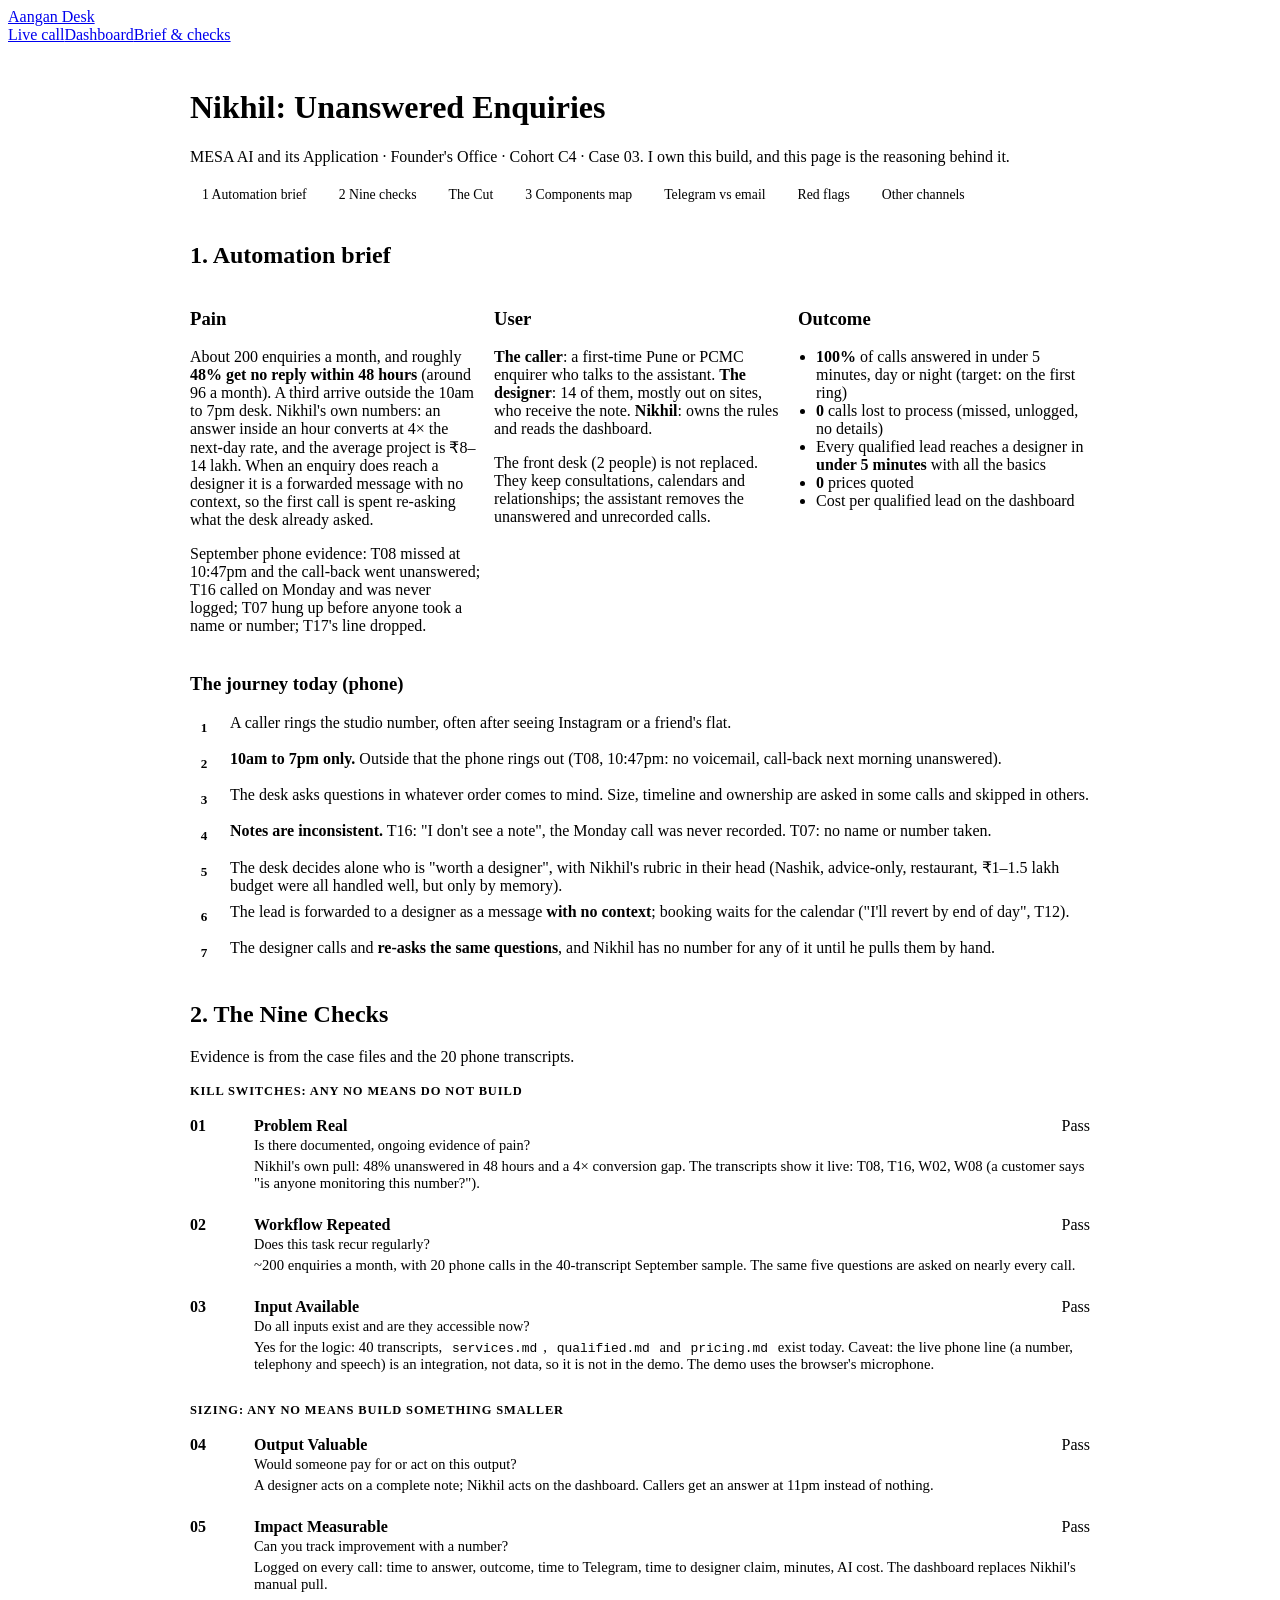
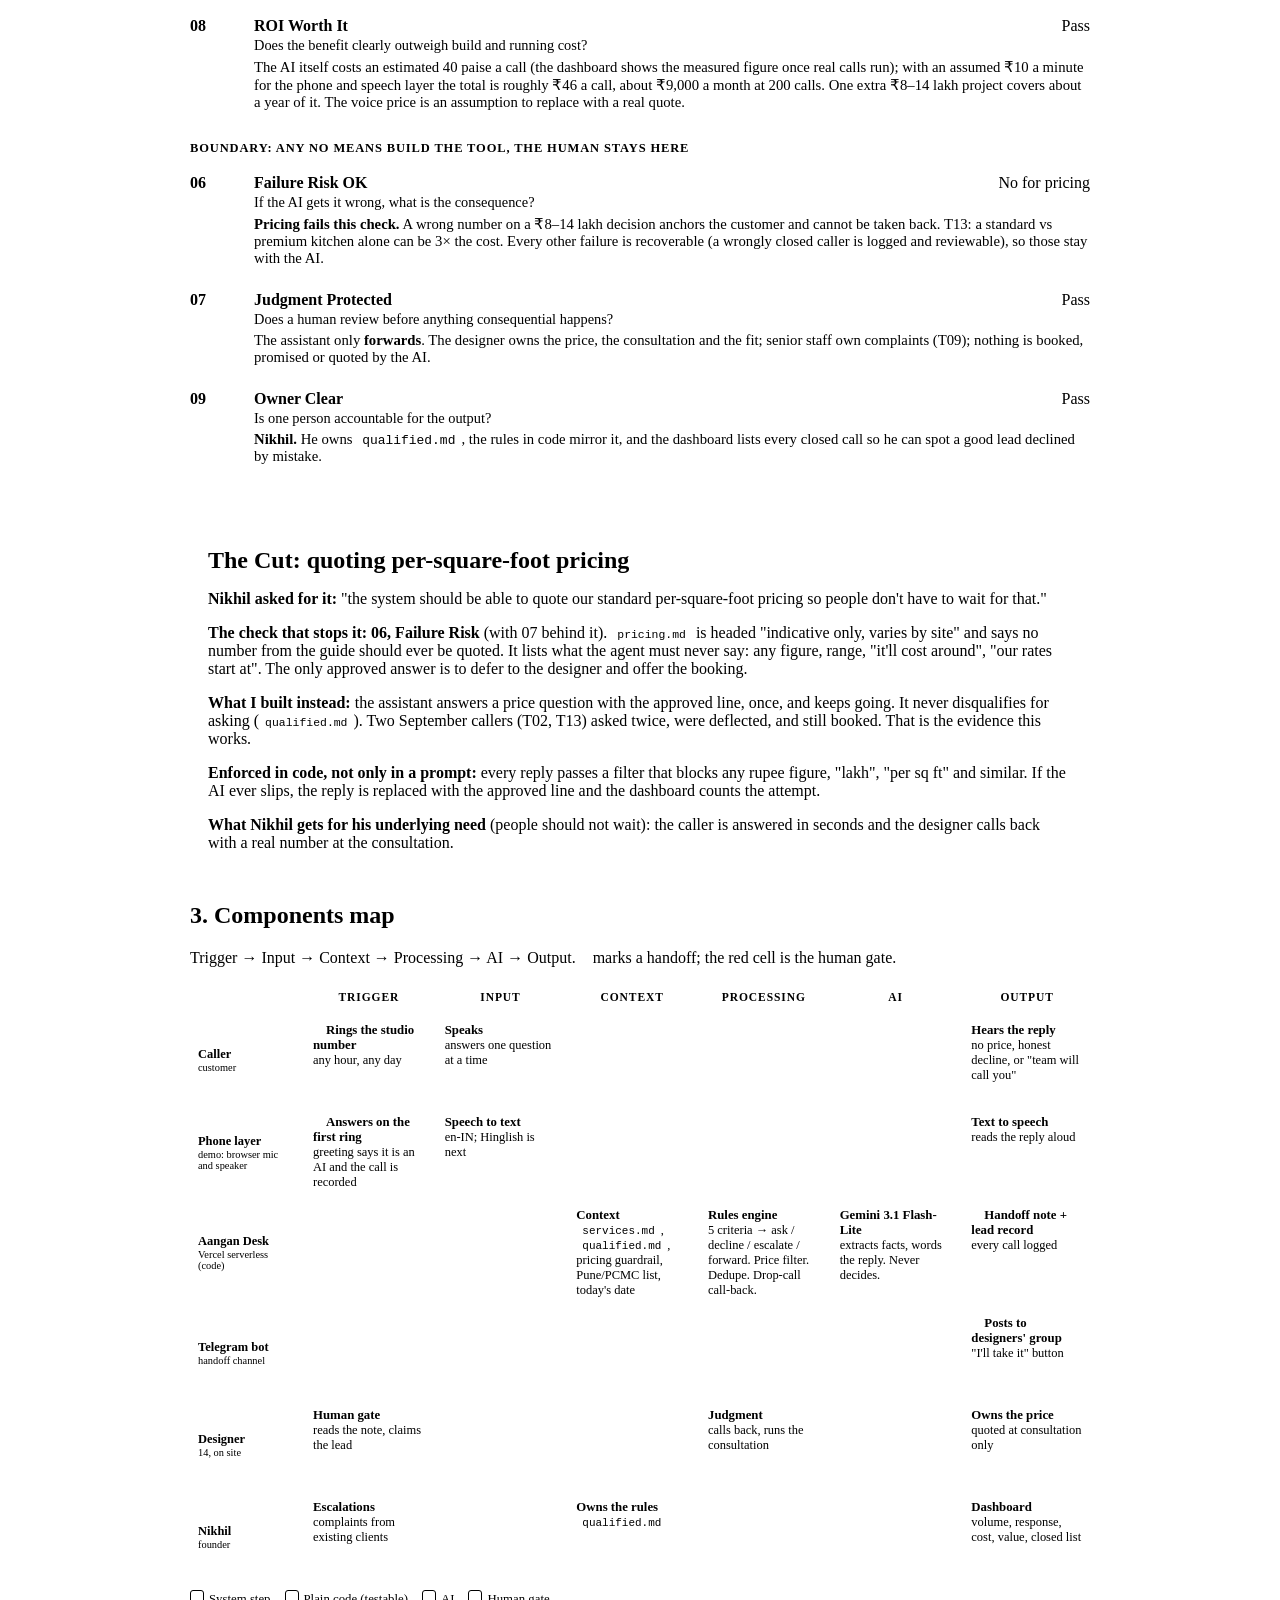
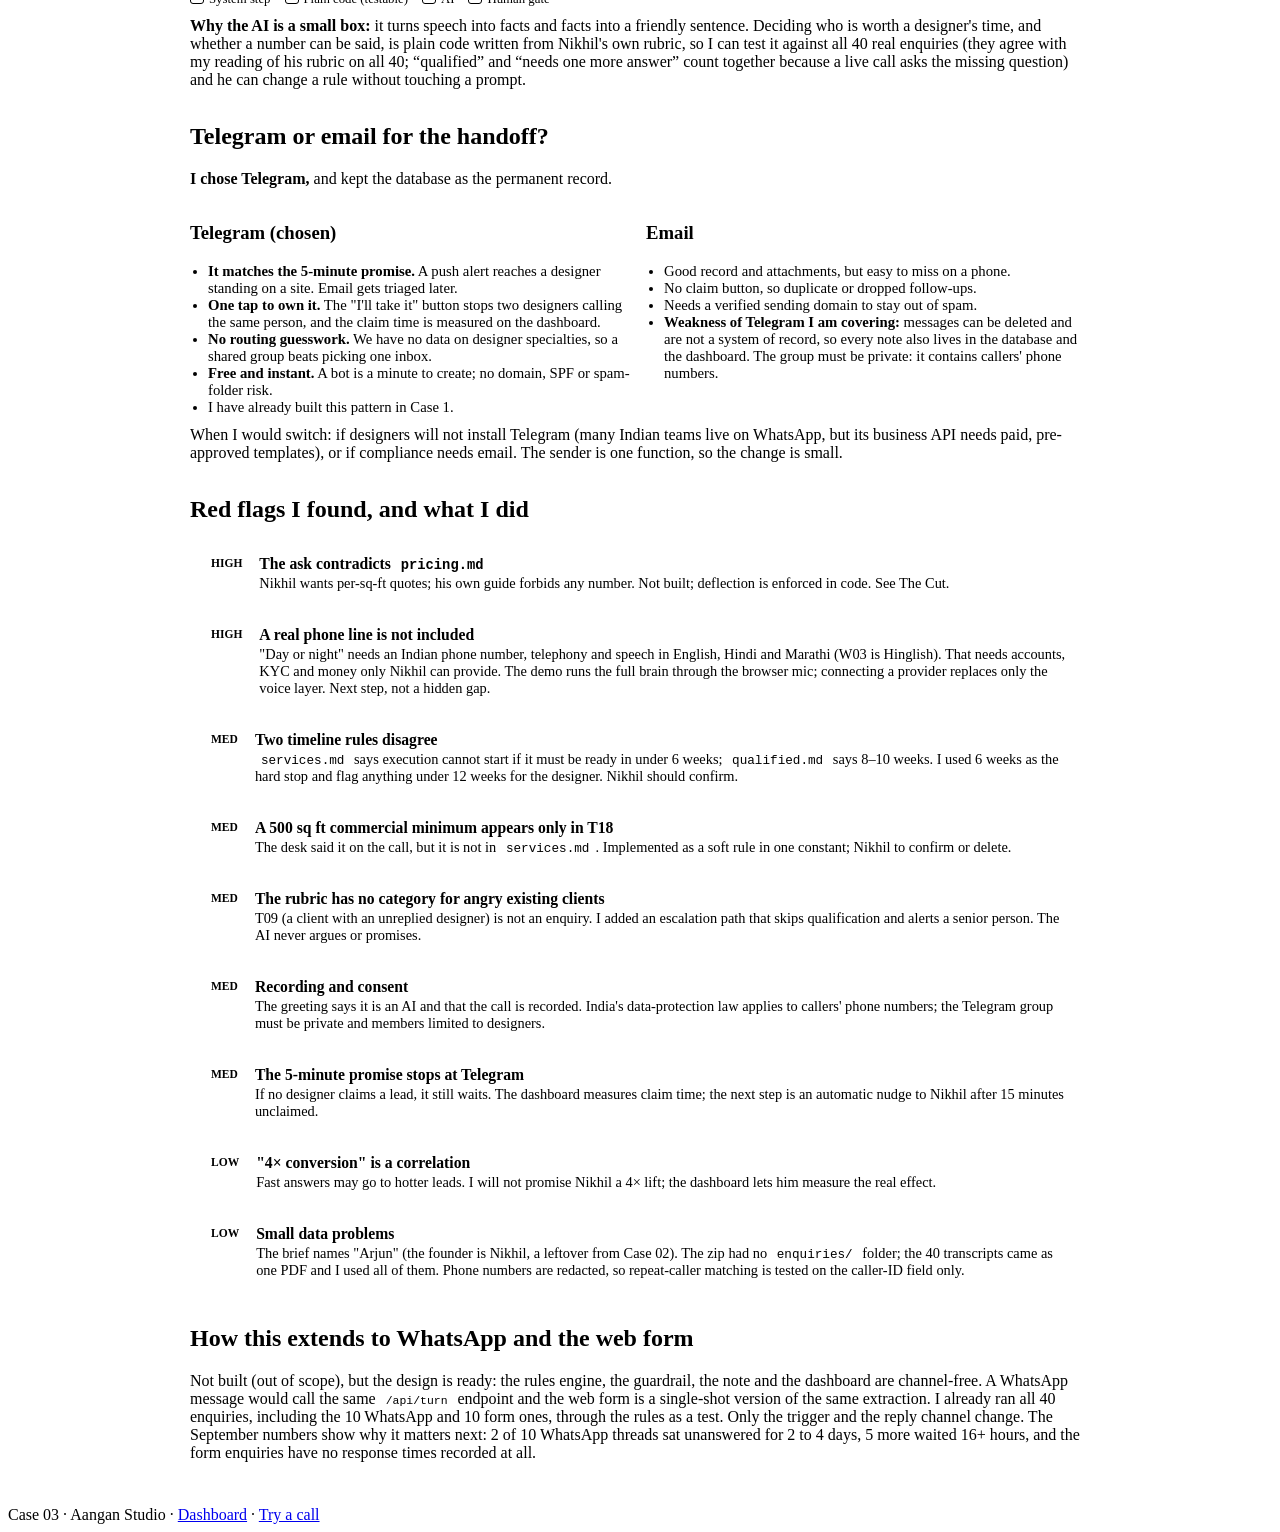
==== public/brief.html @ 3ee4e273 "Aangan Desk: AI phone enquiry assistant (MESA Case 03) Answers calls instantly, qualifies with Nikhi" ====
<!doctype html>
<html lang="en">
<head>
<meta charset="utf-8">
<meta name="viewport" content="width=device-width,initial-scale=1">
<title>Aangan Brief and Checks</title>
<link rel="icon" href="data:image/svg+xml,%3Csvg xmlns=%27http://www.w3.org/2000/svg%27 viewBox=%270 0 32 32%27%3E%3Crect width=%2732%27 height=%2732%27 rx=%278%27 fill=%27%23b5532f%27/%3E%3Cpath d=%27M9 24V15a7 7 0 0 1 14 0v9%27 fill=%27none%27 stroke=%27white%27 stroke-width=%273%27/%3E%3C/svg%3E">
<link rel="stylesheet" href="/app.css">
<style>
.page{max-width:900px;margin:0 auto;padding:24px 16px 10px}
.toc{display:flex;gap:8px;flex-wrap:wrap;margin:14px 0 6px}
.toc a{padding:5px 12px;border:1px solid var(--line);border-radius:99px;text-decoration:none;color:var(--ink);font-size:.86rem;background:var(--surface)}
section{margin:34px 0;scroll-margin-top:70px}
.three{display:grid;grid-template-columns:repeat(3,1fr);gap:12px}
@media (max-width:760px){.three{grid-template-columns:1fr}}
.three .card h3{color:var(--accent)}
ol.journey{padding-left:0;list-style:none;display:grid;gap:8px;counter-reset:j}
ol.journey li{counter-increment:j;display:grid;grid-template-columns:30px 1fr;gap:10px;align-items:start}
ol.journey li:before{content:counter(j);width:28px;height:28px;border-radius:50%;background:var(--surface2);display:grid;place-items:center;font-weight:700;font-size:.82rem}
ol.journey li.bad:before{background:var(--bad-bg);color:var(--bad)}
.group{margin:18px 0 6px;font-size:.78rem;text-transform:uppercase;letter-spacing:.07em;color:var(--muted);font-weight:700}
.ck{display:grid;grid-template-columns:52px 1fr auto;gap:4px 12px;padding:12px 0;border-bottom:1px solid var(--line)}
.ck .no{font-weight:800;color:var(--accent)} .ck h3{margin:0;font-size:1rem} .ck p{margin:2px 0 0;font-size:.9rem;color:var(--muted)} .ck .ev{grid-column:2/4;font-size:.92rem}
.cut{border:2px solid var(--bad);background:var(--bad-bg);border-radius:var(--r);padding:16px 18px}
.cut h2{color:var(--bad);margin-bottom:6px}
.map{display:grid;grid-template-columns:110px repeat(6,minmax(0,1fr));gap:6px;font-size:.78rem;min-width:860px}
.map .h{font-weight:800;font-size:.72rem;letter-spacing:.08em;text-transform:uppercase;text-align:center;padding:8px 4px;background:var(--ink);color:var(--bg);border-radius:8px}
.map .a{font-weight:700;display:flex;flex-direction:column;justify-content:center;padding:6px 8px;border-radius:8px;background:var(--surface2)}
.map .a small{font-weight:500;color:var(--muted)}
.map .c{border:1px dashed var(--line);border-radius:8px;padding:6px 7px;min-height:74px;background:var(--surface)}
.map .c.on{border:1px solid var(--info);background:var(--info-bg)}
.map .c.ai{border:1px solid var(--accent);background:color-mix(in srgb,var(--accent) 12%,var(--surface))}
.map .c.gate{border:2px solid var(--bad);background:var(--bad-bg)}
.map .c.code{border:1px solid var(--good);background:var(--good-bg)}
.map b{display:block;font-size:.8rem}
.dot{display:inline-block;width:9px;height:9px;border-radius:50%;background:var(--accent);margin-right:4px;vertical-align:middle}
.legend{display:flex;gap:14px;flex-wrap:wrap;font-size:.8rem;margin-top:10px}
.legend i{display:inline-block;width:12px;height:12px;border-radius:3px;margin-right:5px;vertical-align:-1px;border:1px solid}
.flags{display:grid;gap:10px}
.flag{display:grid;grid-template-columns:auto 1fr;gap:10px;padding:12px 14px;border:1px solid var(--line);border-radius:12px;background:var(--surface)}
.flag .p{font-size:.72rem;font-weight:800;border-radius:6px;padding:2px 7px;height:fit-content;white-space:nowrap}
.flag .p.hi{background:var(--bad-bg);color:var(--bad)} .flag .p.md{background:var(--warn-bg);color:var(--warn)} .flag .p.lo{background:var(--info-bg);color:var(--info)}
.flag h3{margin:0 0 2px;font-size:.98rem} .flag p{margin:0;font-size:.9rem;color:var(--muted)}
.cmp2{display:grid;grid-template-columns:1fr 1fr;gap:12px}
@media (max-width:700px){.cmp2{grid-template-columns:1fr}}
.cmp2 ul{margin:6px 0 0;padding-left:18px;font-size:.92rem} .cmp2 .win{border-color:var(--good)}
code{background:var(--surface2);padding:1px 6px;border-radius:6px;font-size:.88em}
</style>
</head>
<body>
<header class="top"><div class="wrap">
  <a class="brand" href="/"><i></i>Aangan Desk</a>
  <nav aria-label="Main"><a href="/">Live call</a><a href="/dashboard">Dashboard</a><a href="/brief" aria-current="page">Brief &amp; checks</a></nav>
</div></header>

<main class="page">
  <h1>Nikhil: Unanswered Enquiries</h1>
  <p class="muted">MESA AI and its Application &middot; Founder's Office &middot; Cohort C4 &middot; Case 03. I own this build, and this page is the reasoning behind it.</p>
  <div class="toc"><a href="#brief">1 Automation brief</a><a href="#checks">2 Nine checks</a><a href="#cut">The Cut</a><a href="#map">3 Components map</a><a href="#telegram">Telegram vs email</a><a href="#flags">Red flags</a><a href="#extend">Other channels</a></div>

  <section id="brief">
    <h2>1. Automation brief</h2>
    <div class="three">
      <div class="card"><h3>Pain</h3><p>About 200 enquiries a month, and roughly <b>48% get no reply within 48 hours</b> (around 96 a month). A third arrive outside the 10am to 7pm desk. Nikhil's own numbers: an answer inside an hour converts at 4&times; the next-day rate, and the average project is &#8377;8&ndash;14 lakh. When an enquiry does reach a designer it is a forwarded message with no context, so the first call is spent re-asking what the desk already asked.</p><p class="small muted">September phone evidence: T08 missed at 10:47pm and the call-back went unanswered; T16 called on Monday and was never logged; T07 hung up before anyone took a name or number; T17's line dropped.</p></div>
      <div class="card"><h3>User</h3><p><b>The caller</b>: a first-time Pune or PCMC enquirer who talks to the assistant. <b>The designer</b>: 14 of them, mostly out on sites, who receive the note. <b>Nikhil</b>: owns the rules and reads the dashboard.</p><p class="small muted">The front desk (2 people) is not replaced. They keep consultations, calendars and relationships; the assistant removes the unanswered and unrecorded calls.</p></div>
      <div class="card"><h3>Outcome</h3><ul style="padding-left:18px;margin:0 0 8px"><li><b>100%</b> of calls answered in under 5 minutes, day or night (target: on the first ring)</li><li><b>0</b> calls lost to process (missed, unlogged, no details)</li><li>Every qualified lead reaches a designer in <b>under 5 minutes</b> with all the basics</li><li><b>0</b> prices quoted</li><li>Cost per qualified lead on the dashboard</li></ul></div>
    </div>
    <h3 style="margin-top:22px">The journey today (phone)</h3>
    <ol class="journey">
      <li><span>A caller rings the studio number, often after seeing Instagram or a friend's flat.</span></li>
      <li class="bad"><span><b>10am to 7pm only.</b> Outside that the phone rings out (T08, 10:47pm: no voicemail, call-back next morning unanswered).</span></li>
      <li><span>The desk asks questions in whatever order comes to mind. Size, timeline and ownership are asked in some calls and skipped in others.</span></li>
      <li class="bad"><span><b>Notes are inconsistent.</b> T16: "I don't see a note", the Monday call was never recorded. T07: no name or number taken.</span></li>
      <li class="bad"><span>The desk decides alone who is "worth a designer", with Nikhil's rubric in their head (Nashik, advice-only, restaurant, &#8377;1&ndash;1.5 lakh budget were all handled well, but only by memory).</span></li>
      <li class="bad"><span>The lead is forwarded to a designer as a message <b>with no context</b>; booking waits for the calendar ("I'll revert by end of day", T12).</span></li>
      <li class="bad"><span>The designer calls and <b>re-asks the same questions</b>, and Nikhil has no number for any of it until he pulls them by hand.</span></li>
    </ol>
  </section>

  <section id="checks">
    <h2>2. The Nine Checks</h2>
    <p class="muted">Evidence is from the case files and the 20 phone transcripts.</p>
    <div class="group">Kill switches: any No means do not build</div>
    <div class="ck"><span class="no">01</span><div><h3>Problem Real</h3><p>Is there documented, ongoing evidence of pain?</p></div><span class="pill good">Pass</span><div class="ev">Nikhil's own pull: 48% unanswered in 48 hours and a 4&times; conversion gap. The transcripts show it live: T08, T16, W02, W08 (a customer says "is anyone monitoring this number?").</div></div>
    <div class="ck"><span class="no">02</span><div><h3>Workflow Repeated</h3><p>Does this task recur regularly?</p></div><span class="pill good">Pass</span><div class="ev">~200 enquiries a month, with 20 phone calls in the 40-transcript September sample. The same five questions are asked on nearly every call.</div></div>
    <div class="ck"><span class="no">03</span><div><h3>Input Available</h3><p>Do all inputs exist and are they accessible now?</p></div><span class="pill good">Pass</span><div class="ev">Yes for the logic: 40 transcripts, <code>services.md</code>, <code>qualified.md</code> and <code>pricing.md</code> exist today. Caveat: the live phone line (a number, telephony and speech) is an integration, not data, so it is not in the demo. The demo uses the browser's microphone.</div></div>
    <div class="group">Sizing: any No means build something smaller</div>
    <div class="ck"><span class="no">04</span><div><h3>Output Valuable</h3><p>Would someone pay for or act on this output?</p></div><span class="pill good">Pass</span><div class="ev">A designer acts on a complete note; Nikhil acts on the dashboard. Callers get an answer at 11pm instead of nothing.</div></div>
    <div class="ck"><span class="no">05</span><div><h3>Impact Measurable</h3><p>Can you track improvement with a number?</p></div><span class="pill good">Pass</span><div class="ev">Logged on every call: time to answer, outcome, time to Telegram, time to designer claim, minutes, AI cost. The dashboard replaces Nikhil's manual pull.</div></div>
    <div class="ck"><span class="no">08</span><div><h3>ROI Worth It</h3><p>Does the benefit clearly outweigh build and running cost?</p></div><span class="pill good">Pass</span><div class="ev">The AI itself costs an estimated 40 paise a call (the dashboard shows the measured figure once real calls run); with an assumed &#8377;10 a minute for the phone and speech layer the total is roughly &#8377;46 a call, about &#8377;9,000 a month at 200 calls. One extra &#8377;8&ndash;14 lakh project covers about a year of it. The voice price is an assumption to replace with a real quote.</div></div>
    <div class="group">Boundary: any No means build the tool, the human stays here</div>
    <div class="ck"><span class="no">06</span><div><h3>Failure Risk OK</h3><p>If the AI gets it wrong, what is the consequence?</p></div><span class="pill bad">No for pricing</span><div class="ev"><b>Pricing fails this check.</b> A wrong number on a &#8377;8&ndash;14 lakh decision anchors the customer and cannot be taken back. T13: a standard vs premium kitchen alone can be 3&times; the cost. Every other failure is recoverable (a wrongly closed caller is logged and reviewable), so those stay with the AI.</div></div>
    <div class="ck"><span class="no">07</span><div><h3>Judgment Protected</h3><p>Does a human review before anything consequential happens?</p></div><span class="pill good">Pass</span><div class="ev">The assistant only <b>forwards</b>. The designer owns the price, the consultation and the fit; senior staff own complaints (T09); nothing is booked, promised or quoted by the AI.</div></div>
    <div class="ck"><span class="no">09</span><div><h3>Owner Clear</h3><p>Is one person accountable for the output?</p></div><span class="pill good">Pass</span><div class="ev"><b>Nikhil.</b> He owns <code>qualified.md</code>, the rules in code mirror it, and the dashboard lists every closed call so he can spot a good lead declined by mistake.</div></div>
  </section>

  <section id="cut">
    <div class="cut">
      <h2>The Cut: quoting per-square-foot pricing</h2>
      <p><b>Nikhil asked for it:</b> "the system should be able to quote our standard per-square-foot pricing so people don't have to wait for that."</p>
      <p><b>The check that stops it: 06, Failure Risk</b> (with 07 behind it). <code>pricing.md</code> is headed "indicative only, varies by site" and says no number from the guide should ever be quoted. It lists what the agent must never say: any figure, range, "it'll cost around", "our rates start at". The only approved answer is to defer to the designer and offer the booking.</p>
      <p><b>What I built instead:</b> the assistant answers a price question with the approved line, once, and keeps going. It never disqualifies for asking (<code>qualified.md</code>). Two September callers (T02, T13) asked twice, were deflected, and still booked. That is the evidence this works.</p>
      <p><b>Enforced in code, not only in a prompt:</b> every reply passes a filter that blocks any rupee figure, "lakh", "per sq ft" and similar. If the AI ever slips, the reply is replaced with the approved line and the dashboard counts the attempt.</p>
      <p class="small" style="margin:0"><b>What Nikhil gets for his underlying need</b> (people should not wait): the caller is answered in seconds and the designer calls back with a real number at the consultation.</p>
    </div>
  </section>

  <section id="map">
    <h2>3. Components map</h2>
    <p class="muted">Trigger &rarr; Input &rarr; Context &rarr; Processing &rarr; AI &rarr; Output. <span class="dot"></span>marks a handoff; the red cell is the human gate.</p>
    <div class="scroll"><div class="map" role="table" aria-label="Components map">
      <div></div><div class="h">Trigger</div><div class="h">Input</div><div class="h">Context</div><div class="h">Processing</div><div class="h">AI</div><div class="h">Output</div>

      <div class="a">Caller<small>customer</small></div>
      <div class="c on"><b><span class="dot"></span>Rings the studio number</b>any hour, any day</div>
      <div class="c on"><b>Speaks</b>answers one question at a time</div>
      <div class="c"></div><div class="c"></div><div class="c"></div>
      <div class="c on"><b>Hears the reply</b>no price, honest decline, or "team will call you"</div>

      <div class="a">Phone layer<small>demo: browser mic and speaker</small></div>
      <div class="c on"><b><span class="dot"></span>Answers on the first ring</b>greeting says it is an AI and the call is recorded</div>
      <div class="c on"><b>Speech to text</b>en-IN; Hinglish is next</div>
      <div class="c"></div><div class="c"></div><div class="c"></div>
      <div class="c on"><b>Text to speech</b>reads the reply aloud</div>

      <div class="a">Aangan Desk<small>Vercel serverless (code)</small></div>
      <div class="c"></div><div class="c"></div>
      <div class="c code"><b>Context</b><code>services.md</code>, <code>qualified.md</code>, pricing guardrail, Pune/PCMC list, today's date</div>
      <div class="c code"><b>Rules engine</b>5 criteria &rarr; ask / decline / escalate / forward. Price filter. Dedupe. Drop-call call-back.</div>
      <div class="c ai"><b>Gemini 3.1 Flash-Lite</b>extracts facts, words the reply. Never decides.</div>
      <div class="c code"><b><span class="dot"></span>Handoff note + lead record</b>every call logged</div>

      <div class="a">Telegram bot<small>handoff channel</small></div>
      <div class="c"></div><div class="c"></div><div class="c"></div><div class="c"></div><div class="c"></div>
      <div class="c on"><b><span class="dot"></span>Posts to designers' group</b>"I'll take it" button</div>

      <div class="a">Designer<small>14, on site</small></div>
      <div class="c gate"><b>Human gate</b>reads the note, claims the lead</div>
      <div class="c"></div><div class="c"></div>
      <div class="c gate"><b>Judgment</b>calls back, runs the consultation</div><div class="c"></div>
      <div class="c gate"><b>Owns the price</b>quoted at consultation only</div>

      <div class="a">Nikhil<small>founder</small></div>
      <div class="c gate"><b>Escalations</b>complaints from existing clients</div><div class="c"></div>
      <div class="c"><b>Owns the rules</b><code>qualified.md</code></div><div class="c"></div><div class="c"></div>
      <div class="c on"><b>Dashboard</b>volume, response, cost, value, closed list</div>
    </div></div>
    <div class="legend"><span><i style="background:var(--info-bg);border-color:var(--info)"></i>System step</span><span><i style="background:var(--good-bg);border-color:var(--good)"></i>Plain code (testable)</span><span><i style="background:color-mix(in srgb,var(--accent) 12%,var(--surface));border-color:var(--accent)"></i>AI</span><span><i style="background:var(--bad-bg);border-color:var(--bad)"></i>Human gate</span></div>
    <p class="small muted" style="margin-top:10px"><b>Why the AI is a small box:</b> it turns speech into facts and facts into a friendly sentence. Deciding who is worth a designer's time, and whether a number can be said, is plain code written from Nikhil's own rubric, so I can test it against all 40 real enquiries (they agree with my reading of his rubric on all 40; &ldquo;qualified&rdquo; and &ldquo;needs one more answer&rdquo; count together because a live call asks the missing question) and he can change a rule without touching a prompt.</p>
  </section>

  <section id="telegram">
    <h2>Telegram or email for the handoff?</h2>
    <p><b>I chose Telegram,</b> and kept the database as the permanent record.</p>
    <div class="cmp2">
      <div class="card win"><h3>Telegram (chosen)</h3><ul>
        <li><b>It matches the 5-minute promise.</b> A push alert reaches a designer standing on a site. Email gets triaged later.</li>
        <li><b>One tap to own it.</b> The "I'll take it" button stops two designers calling the same person, and the claim time is measured on the dashboard.</li>
        <li><b>No routing guesswork.</b> We have no data on designer specialties, so a shared group beats picking one inbox.</li>
        <li><b>Free and instant.</b> A bot is a minute to create; no domain, SPF or spam-folder risk.</li>
        <li>I have already built this pattern in Case 1.</li></ul></div>
      <div class="card"><h3>Email</h3><ul>
        <li>Good record and attachments, but easy to miss on a phone.</li>
        <li>No claim button, so duplicate or dropped follow-ups.</li>
        <li>Needs a verified sending domain to stay out of spam.</li>
        <li><b>Weakness of Telegram I am covering:</b> messages can be deleted and are not a system of record, so every note also lives in the database and the dashboard. The group must be private: it contains callers' phone numbers.</li></ul></div>
    </div>
    <p class="small muted" style="margin-top:10px">When I would switch: if designers will not install Telegram (many Indian teams live on WhatsApp, but its business API needs paid, pre-approved templates), or if compliance needs email. The sender is one function, so the change is small.</p>
  </section>

  <section id="flags">
    <h2>Red flags I found, and what I did</h2>
    <div class="flags">
      <div class="flag"><span class="p hi">HIGH</span><div><h3>The ask contradicts <code>pricing.md</code></h3><p>Nikhil wants per-sq-ft quotes; his own guide forbids any number. Not built; deflection is enforced in code. See The Cut.</p></div></div>
      <div class="flag"><span class="p hi">HIGH</span><div><h3>A real phone line is not included</h3><p>"Day or night" needs an Indian phone number, telephony and speech in English, Hindi and Marathi (W03 is Hinglish). That needs accounts, KYC and money only Nikhil can provide. The demo runs the full brain through the browser mic; connecting a provider replaces only the voice layer. Next step, not a hidden gap.</p></div></div>
      <div class="flag"><span class="p md">MED</span><div><h3>Two timeline rules disagree</h3><p><code>services.md</code> says execution cannot start if it must be ready in under 6 weeks; <code>qualified.md</code> says 8&ndash;10 weeks. I used 6 weeks as the hard stop and flag anything under 12 weeks for the designer. Nikhil should confirm.</p></div></div>
      <div class="flag"><span class="p md">MED</span><div><h3>A 500 sq ft commercial minimum appears only in T18</h3><p>The desk said it on the call, but it is not in <code>services.md</code>. Implemented as a soft rule in one constant; Nikhil to confirm or delete.</p></div></div>
      <div class="flag"><span class="p md">MED</span><div><h3>The rubric has no category for angry existing clients</h3><p>T09 (a client with an unreplied designer) is not an enquiry. I added an escalation path that skips qualification and alerts a senior person. The AI never argues or promises.</p></div></div>
      <div class="flag"><span class="p md">MED</span><div><h3>Recording and consent</h3><p>The greeting says it is an AI and that the call is recorded. India's data-protection law applies to callers' phone numbers; the Telegram group must be private and members limited to designers.</p></div></div>
      <div class="flag"><span class="p md">MED</span><div><h3>The 5-minute promise stops at Telegram</h3><p>If no designer claims a lead, it still waits. The dashboard measures claim time; the next step is an automatic nudge to Nikhil after 15 minutes unclaimed.</p></div></div>
      <div class="flag"><span class="p lo">LOW</span><div><h3>"4&times; conversion" is a correlation</h3><p>Fast answers may go to hotter leads. I will not promise Nikhil a 4&times; lift; the dashboard lets him measure the real effect.</p></div></div>
      <div class="flag"><span class="p lo">LOW</span><div><h3>Small data problems</h3><p>The brief names "Arjun" (the founder is Nikhil, a leftover from Case 02). The zip had no <code>enquiries/</code> folder; the 40 transcripts came as one PDF and I used all of them. Phone numbers are redacted, so repeat-caller matching is tested on the caller-ID field only.</p></div></div>
    </div>
  </section>

  <section id="extend">
    <h2>How this extends to WhatsApp and the web form</h2>
    <p>Not built (out of scope), but the design is ready: the rules engine, the guardrail, the note and the dashboard are channel-free. A WhatsApp message would call the same <code>/api/turn</code> endpoint and the web form is a single-shot version of the same extraction. I already ran all 40 enquiries, including the 10 WhatsApp and 10 form ones, through the rules as a test. Only the trigger and the reply channel change. The September numbers show why it matters next: 2 of 10 WhatsApp threads sat unanswered for 2 to 4 days, 5 more waited 16+ hours, and the form enquiries have no response times recorded at all.</p>
  </section>
</main>
<footer><div class="wrap">Case 03 &middot; Aangan Studio &middot; <a href="/dashboard">Dashboard</a> &middot; <a href="/">Try a call</a></div></footer>
<script>
if (/[?&]only=map/.test(location.search)) {
  document.querySelectorAll('header.top,footer,.toc,main>h1,main>p,main>section:not(#map)').forEach(e => e.remove());
  document.documentElement.setAttribute('data-theme', 'light');
  document.querySelector('.page').style.maxWidth = '1200px';
  document.querySelector('.scroll').style.overflow = 'visible';
}
</script>
</body>
</html>
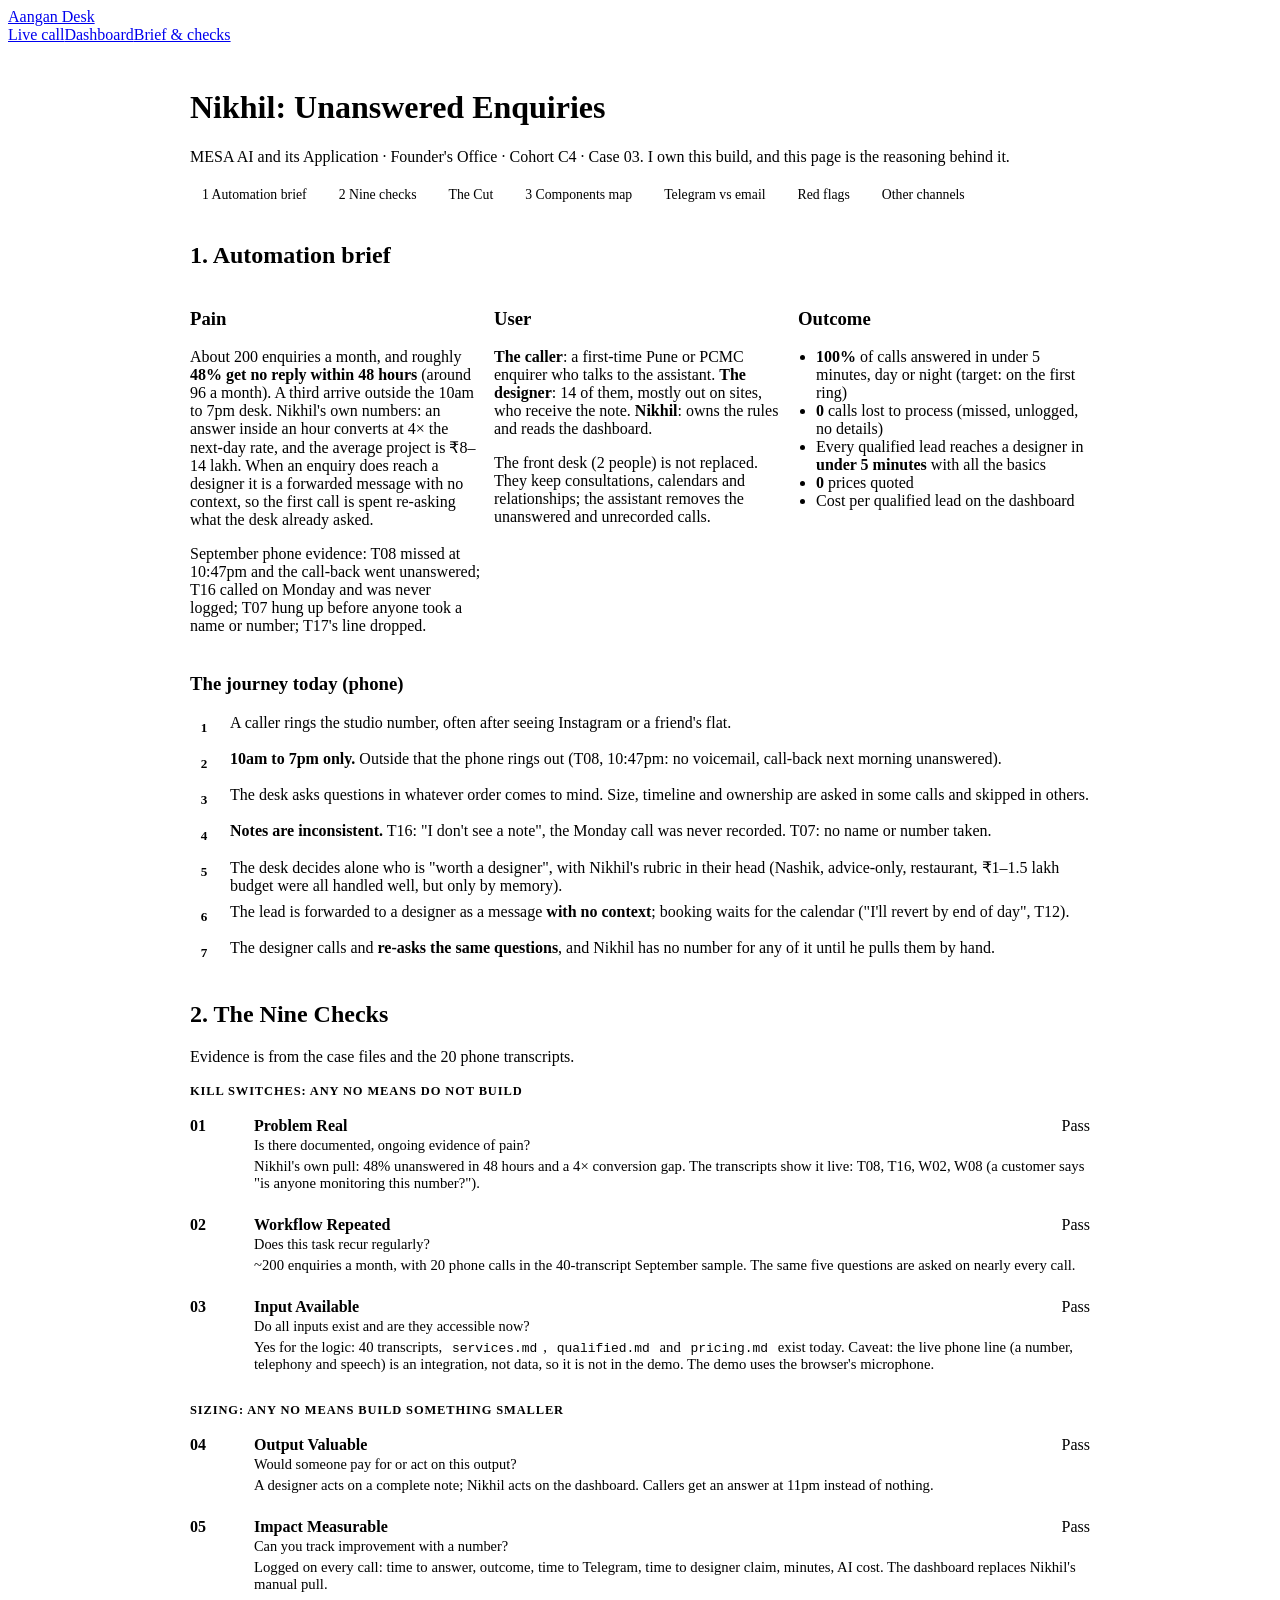
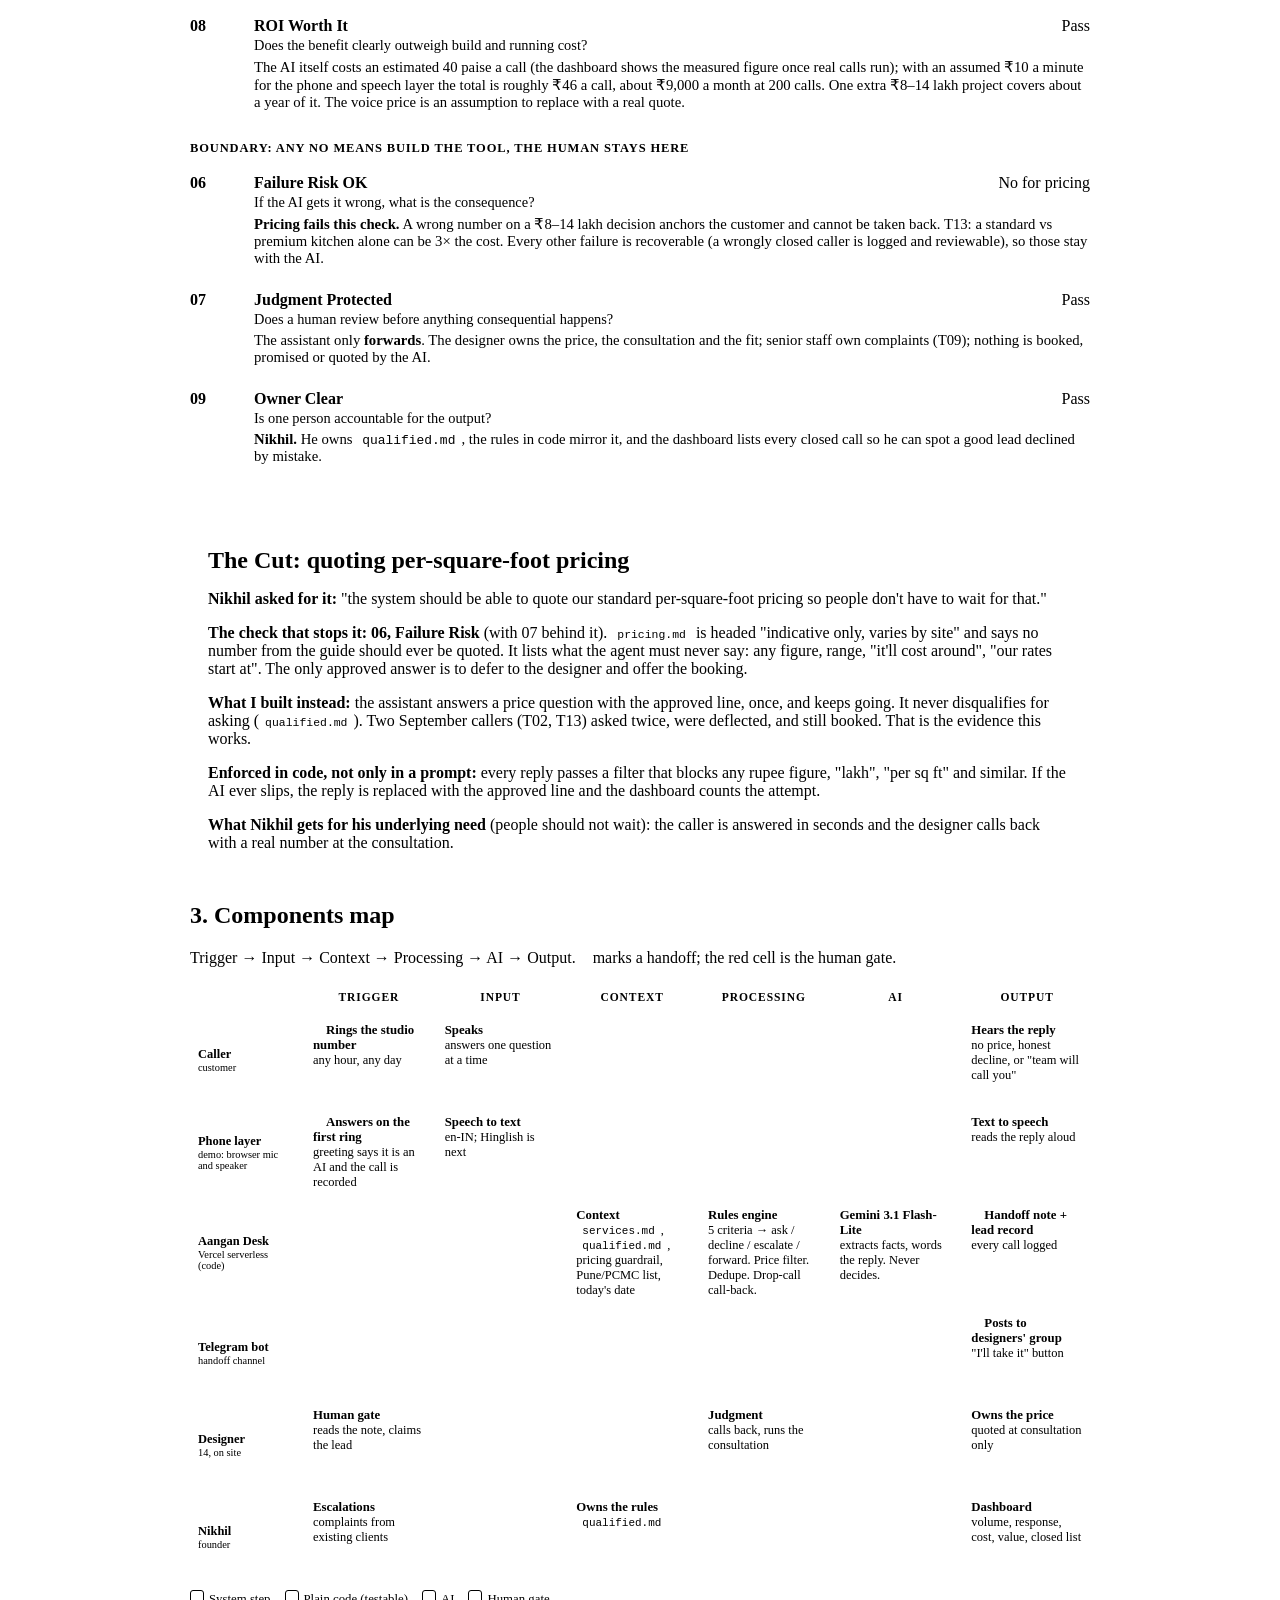
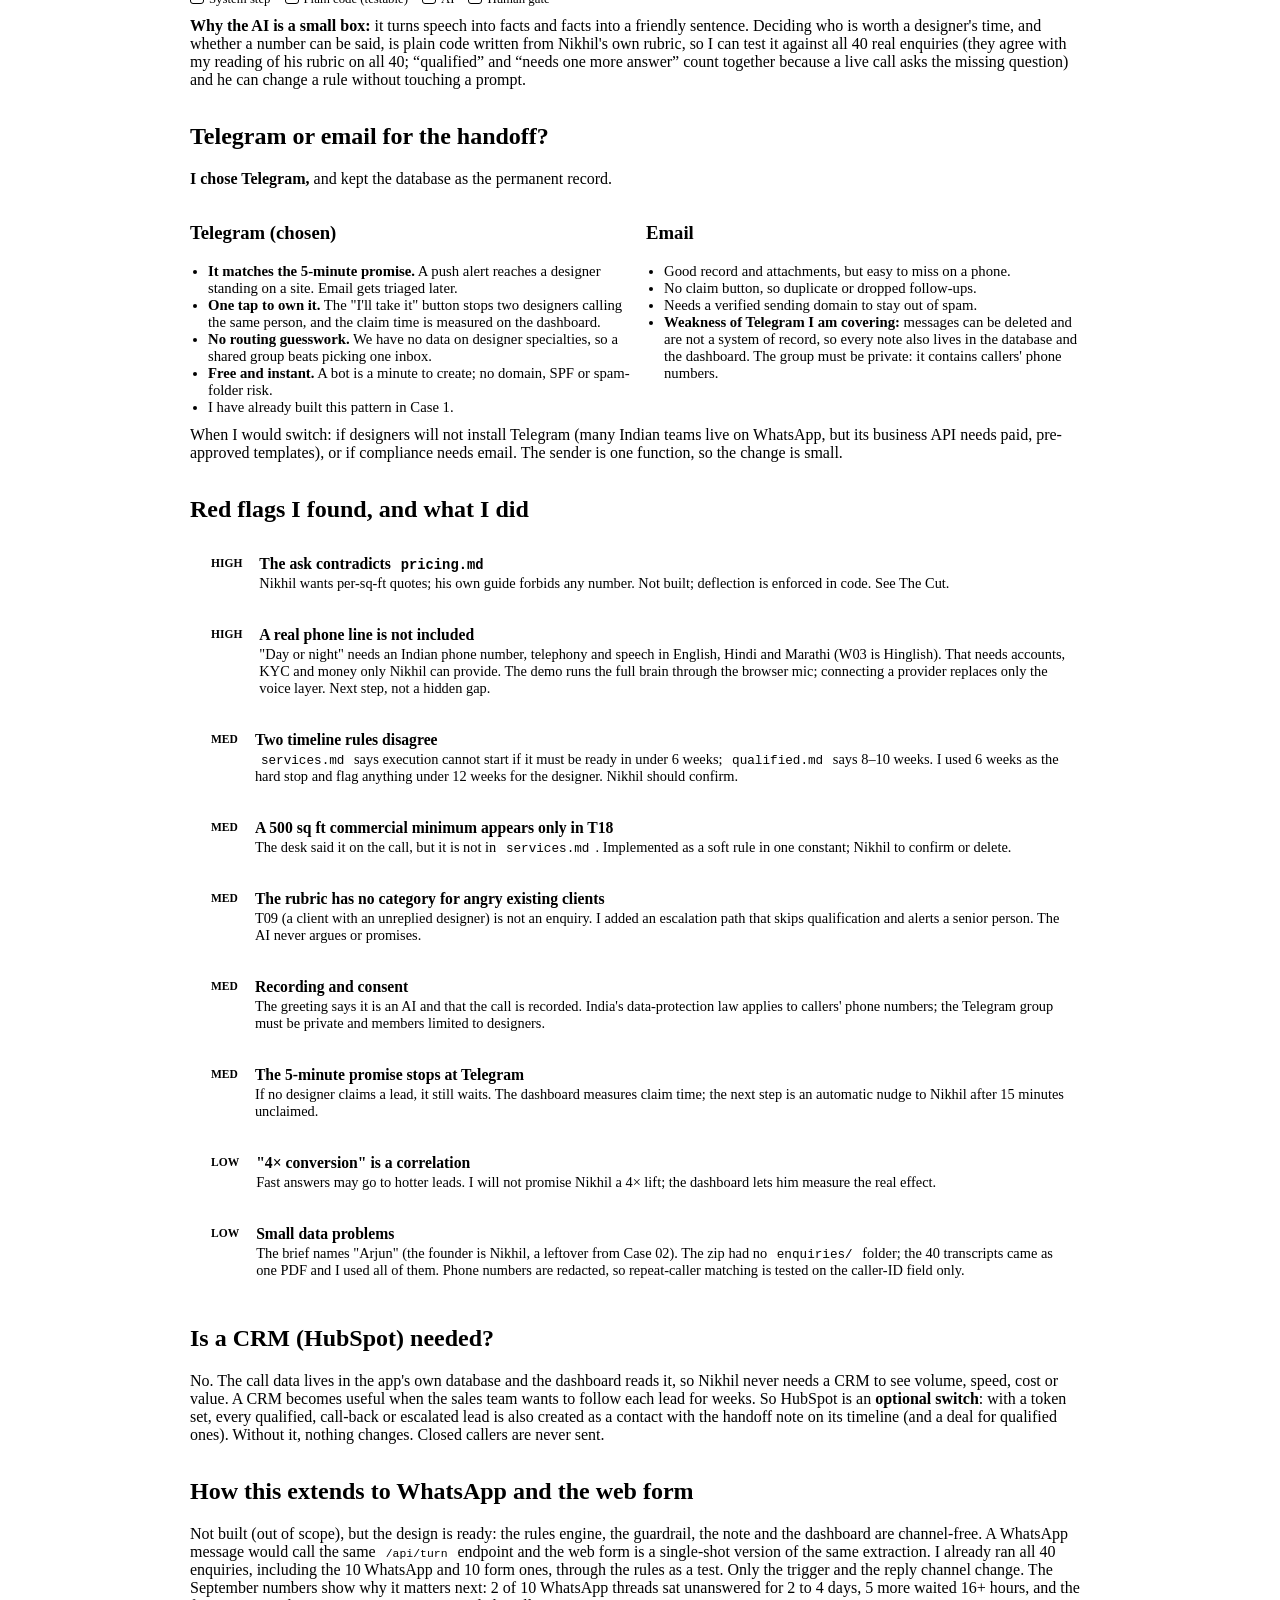
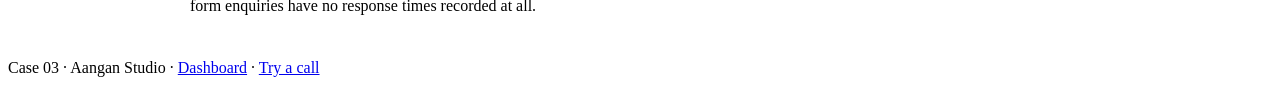
==== commit 6464f008: "Optional HubSpot CRM sync (off unless HUBSPOT_TOKEN is set) Co-Authored-By: Claude Sonnet 5.5 <norep" ====
--- a/public/brief.html
+++ b/public/brief.html
@@ -183,6 +183,11 @@
     </div>
   </section>
 
+  <section id="crm">
+    <h2>Is a CRM (HubSpot) needed?</h2>
+    <p>No. The call data lives in the app's own database and the dashboard reads it, so Nikhil never needs a CRM to see volume, speed, cost or value. A CRM becomes useful when the sales team wants to follow each lead for weeks. So HubSpot is an <b>optional switch</b>: with a token set, every qualified, call-back or escalated lead is also created as a contact with the handoff note on its timeline (and a deal for qualified ones). Without it, nothing changes. Closed callers are never sent.</p>
+  </section>
+
   <section id="extend">
     <h2>How this extends to WhatsApp and the web form</h2>
     <p>Not built (out of scope), but the design is ready: the rules engine, the guardrail, the note and the dashboard are channel-free. A WhatsApp message would call the same <code>/api/turn</code> endpoint and the web form is a single-shot version of the same extraction. I already ran all 40 enquiries, including the 10 WhatsApp and 10 form ones, through the rules as a test. Only the trigger and the reply channel change. The September numbers show why it matters next: 2 of 10 WhatsApp threads sat unanswered for 2 to 4 days, 5 more waited 16+ hours, and the form enquiries have no response times recorded at all.</p>
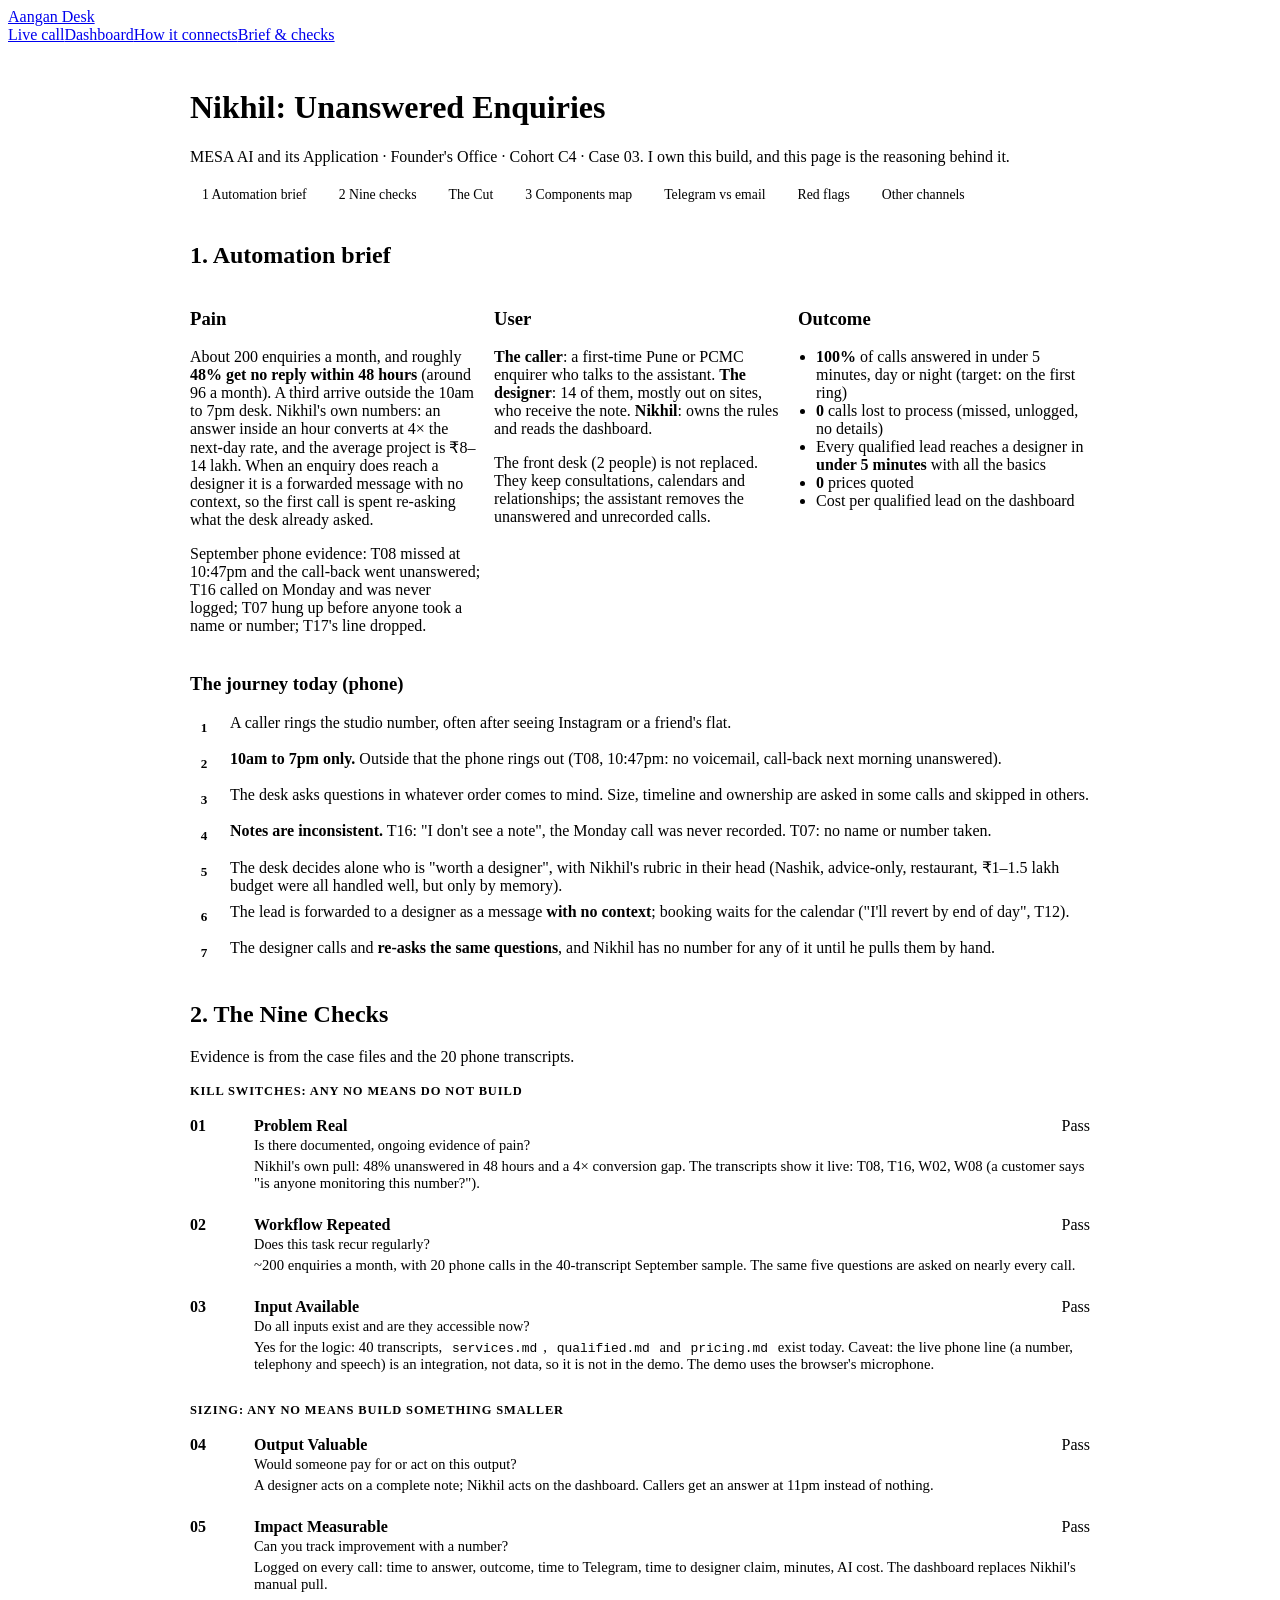
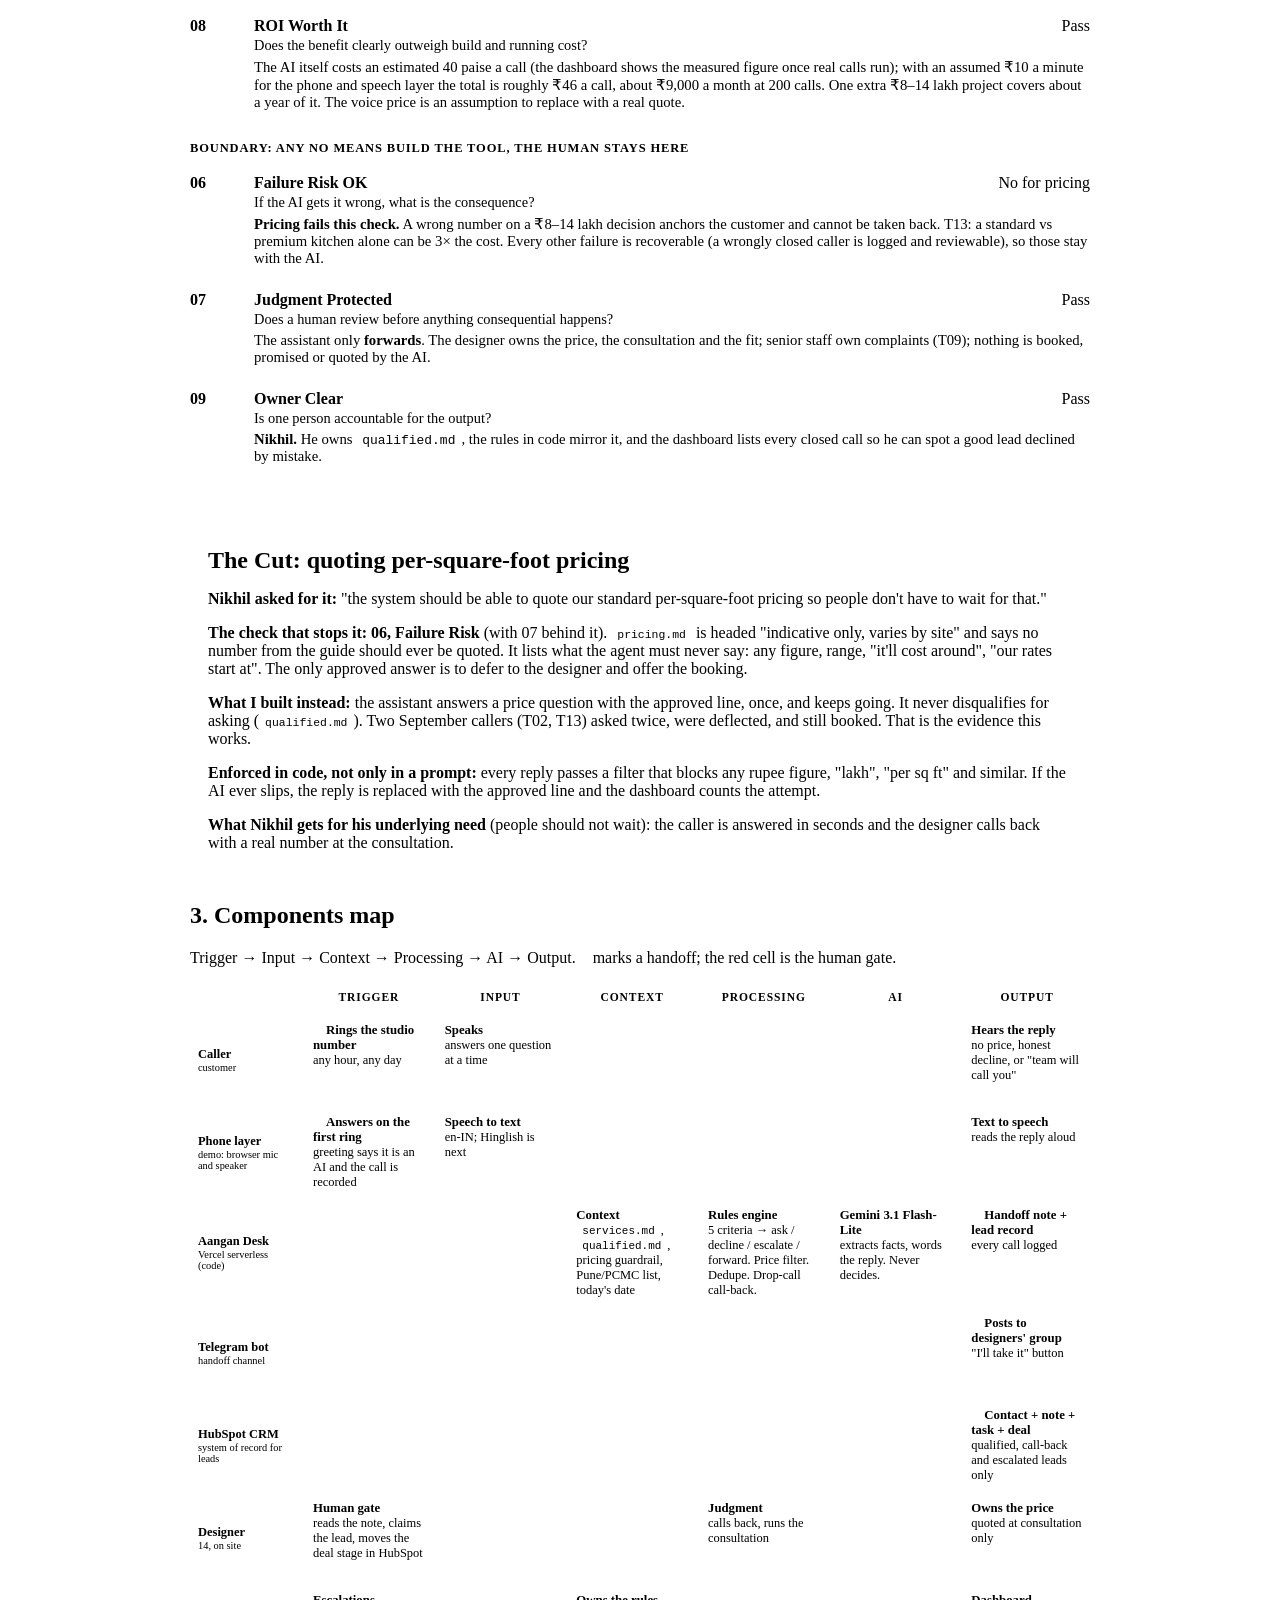
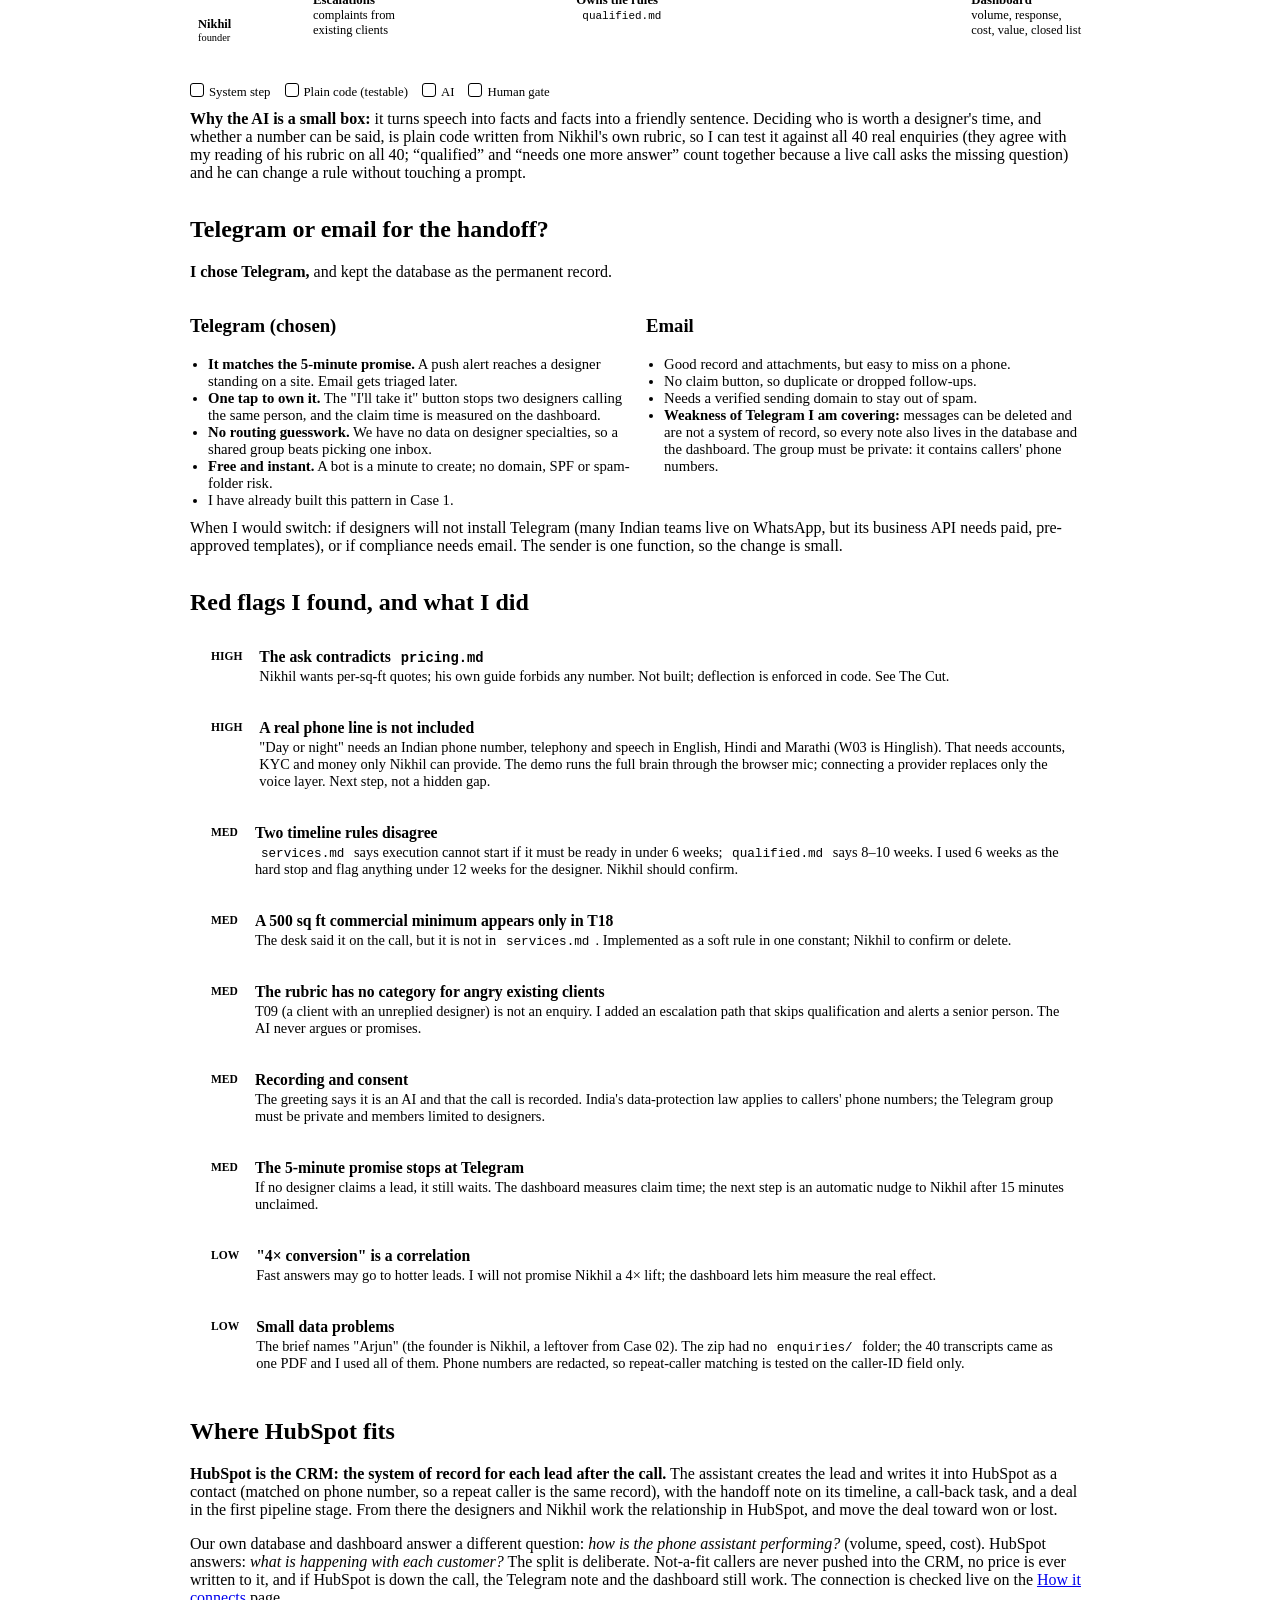
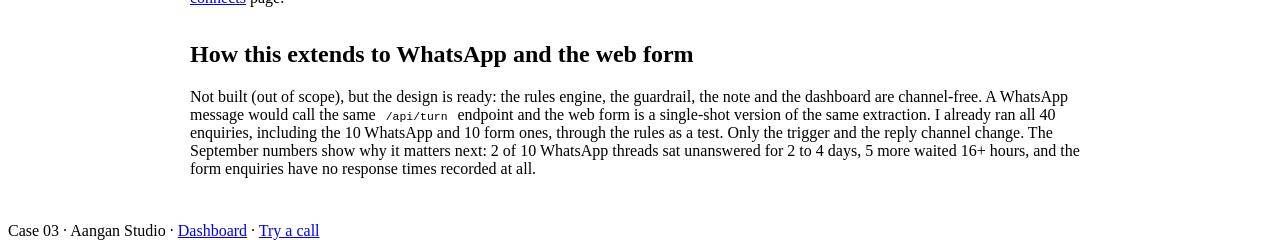
==== commit 2e1ba327: "Dashboard charts and funnel, How it connects page, Hindi/Marathi calls, HubSpot tasks, integration t" ====
--- a/public/brief.html
+++ b/public/brief.html
@@ -50,7 +50,7 @@
 <body>
 <header class="top"><div class="wrap">
   <a class="brand" href="/"><i></i>Aangan Desk</a>
-  <nav aria-label="Main"><a href="/">Live call</a><a href="/dashboard">Dashboard</a><a href="/brief" aria-current="page">Brief &amp; checks</a></nav>
+  <nav aria-label="Main"><a href="/">Live call</a><a href="/dashboard">Dashboard</a><a href="/connect">How it connects</a><a href="/brief" aria-current="page">Brief &amp; checks</a></nav>
 </div></header>
 
 <main class="page">
@@ -134,8 +134,12 @@
       <div class="c"></div><div class="c"></div><div class="c"></div><div class="c"></div><div class="c"></div>
       <div class="c on"><b><span class="dot"></span>Posts to designers' group</b>"I'll take it" button</div>
 
+      <div class="a">HubSpot CRM<small>system of record for leads</small></div>
+      <div class="c"></div><div class="c"></div><div class="c"></div><div class="c"></div><div class="c"></div>
+      <div class="c on"><b><span class="dot"></span>Contact + note + task + deal</b>qualified, call-back and escalated leads only</div>
+
       <div class="a">Designer<small>14, on site</small></div>
-      <div class="c gate"><b>Human gate</b>reads the note, claims the lead</div>
+      <div class="c gate"><b>Human gate</b>reads the note, claims the lead, moves the deal stage in HubSpot</div>
       <div class="c"></div><div class="c"></div>
       <div class="c gate"><b>Judgment</b>calls back, runs the consultation</div><div class="c"></div>
       <div class="c gate"><b>Owns the price</b>quoted at consultation only</div>
@@ -184,8 +188,9 @@
   </section>
 
   <section id="crm">
-    <h2>Is a CRM (HubSpot) needed?</h2>
-    <p>No. The call data lives in the app's own database and the dashboard reads it, so Nikhil never needs a CRM to see volume, speed, cost or value. A CRM becomes useful when the sales team wants to follow each lead for weeks. So HubSpot is an <b>optional switch</b>: with a token set, every qualified, call-back or escalated lead is also created as a contact with the handoff note on its timeline (and a deal for qualified ones). Without it, nothing changes. Closed callers are never sent.</p>
+    <h2>Where HubSpot fits</h2>
+    <p><b>HubSpot is the CRM: the system of record for each lead after the call.</b> The assistant creates the lead and writes it into HubSpot as a contact (matched on phone number, so a repeat caller is the same record), with the handoff note on its timeline, a call-back task, and a deal in the first pipeline stage. From there the designers and Nikhil work the relationship in HubSpot, and move the deal toward won or lost.</p>
+    <p>Our own database and dashboard answer a different question: <i>how is the phone assistant performing?</i> (volume, speed, cost). HubSpot answers: <i>what is happening with each customer?</i> The split is deliberate. Not-a-fit callers are never pushed into the CRM, no price is ever written to it, and if HubSpot is down the call, the Telegram note and the dashboard still work. The connection is checked live on the <a href="/connect">How it connects</a> page.</p>
   </section>
 
   <section id="extend">
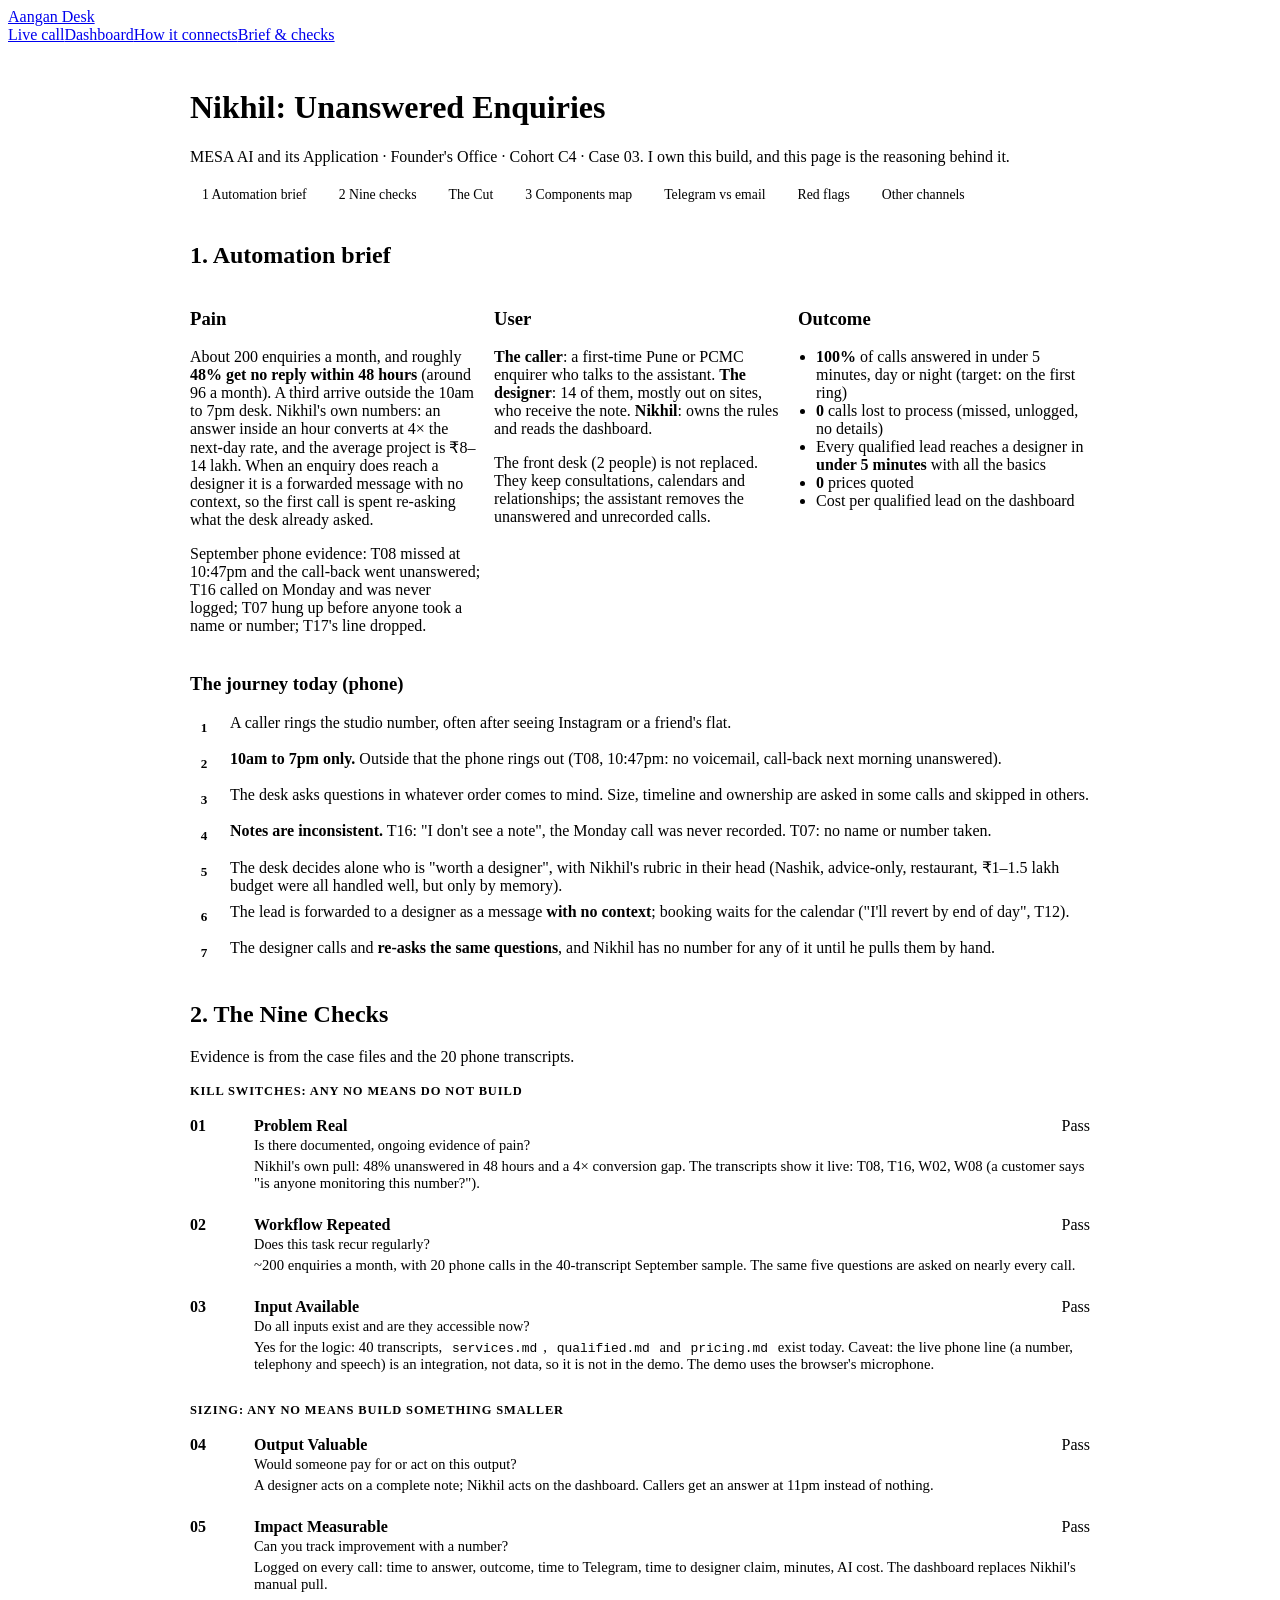
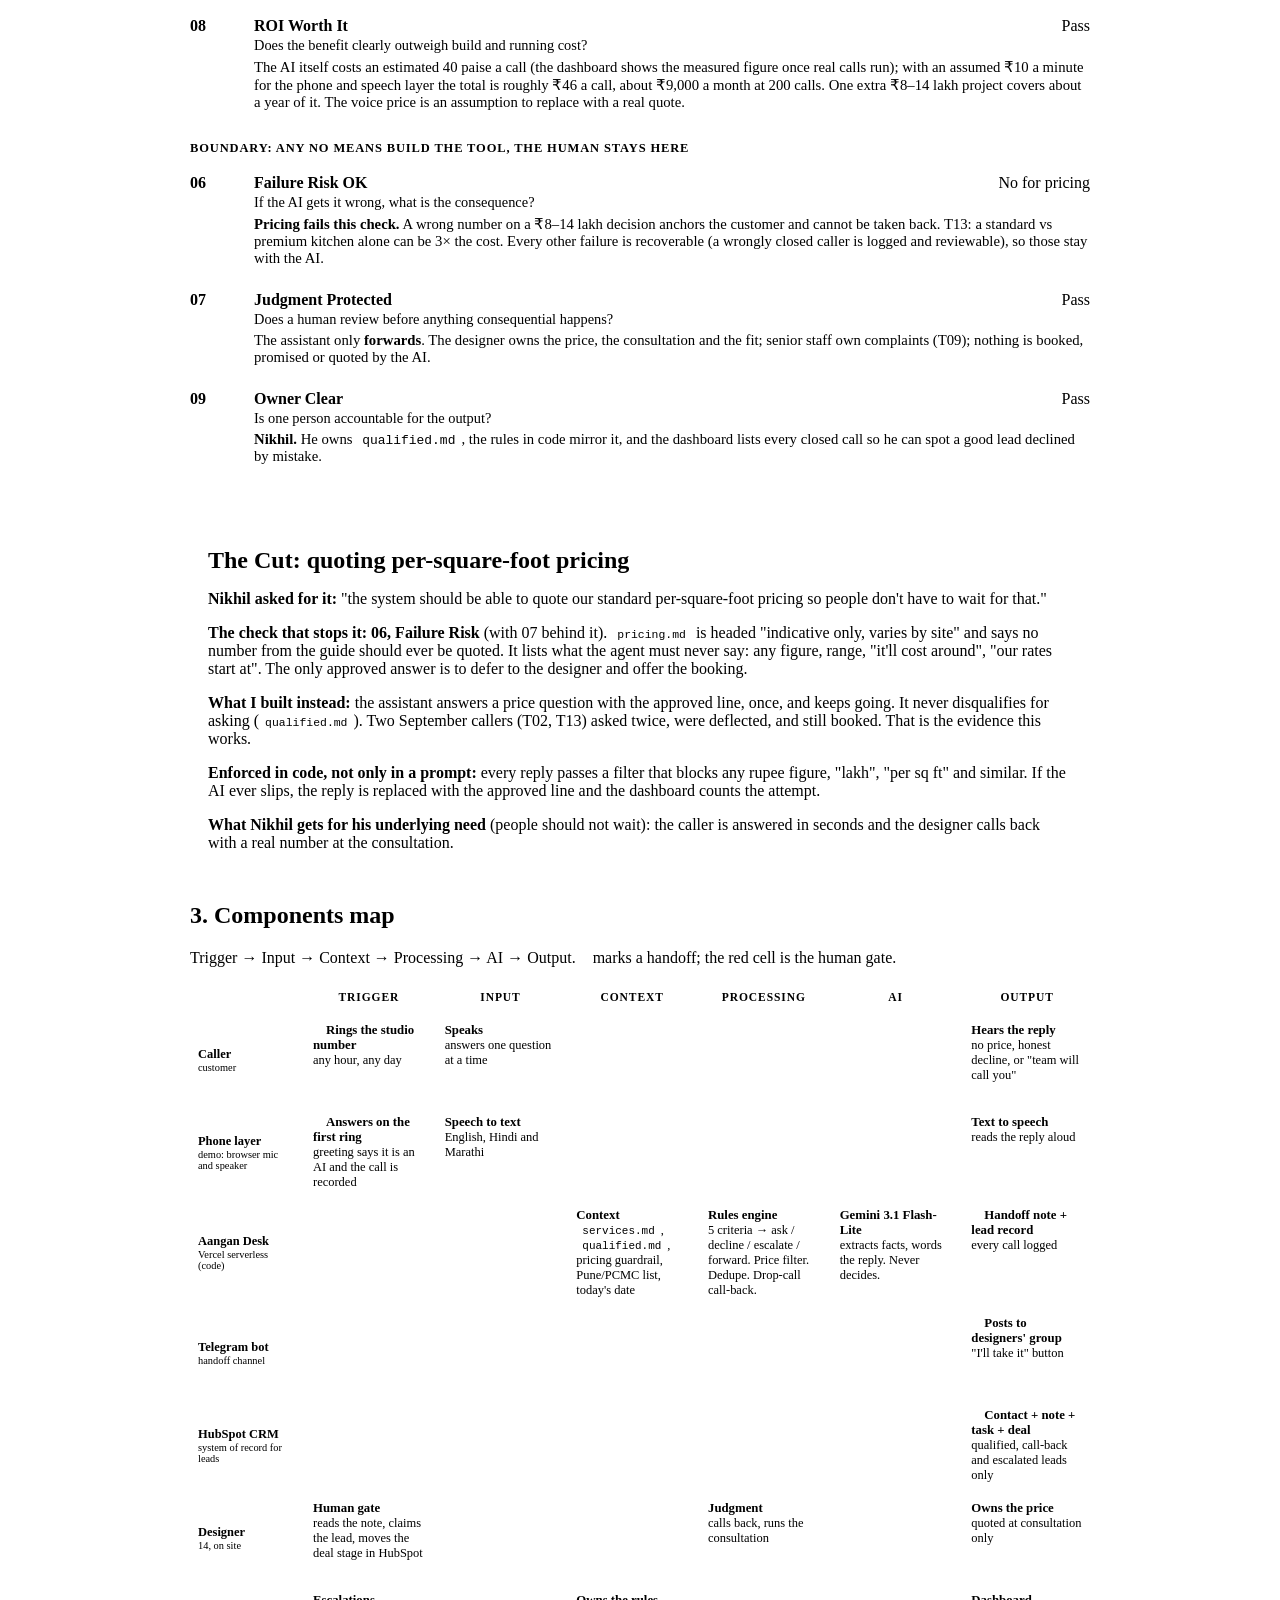
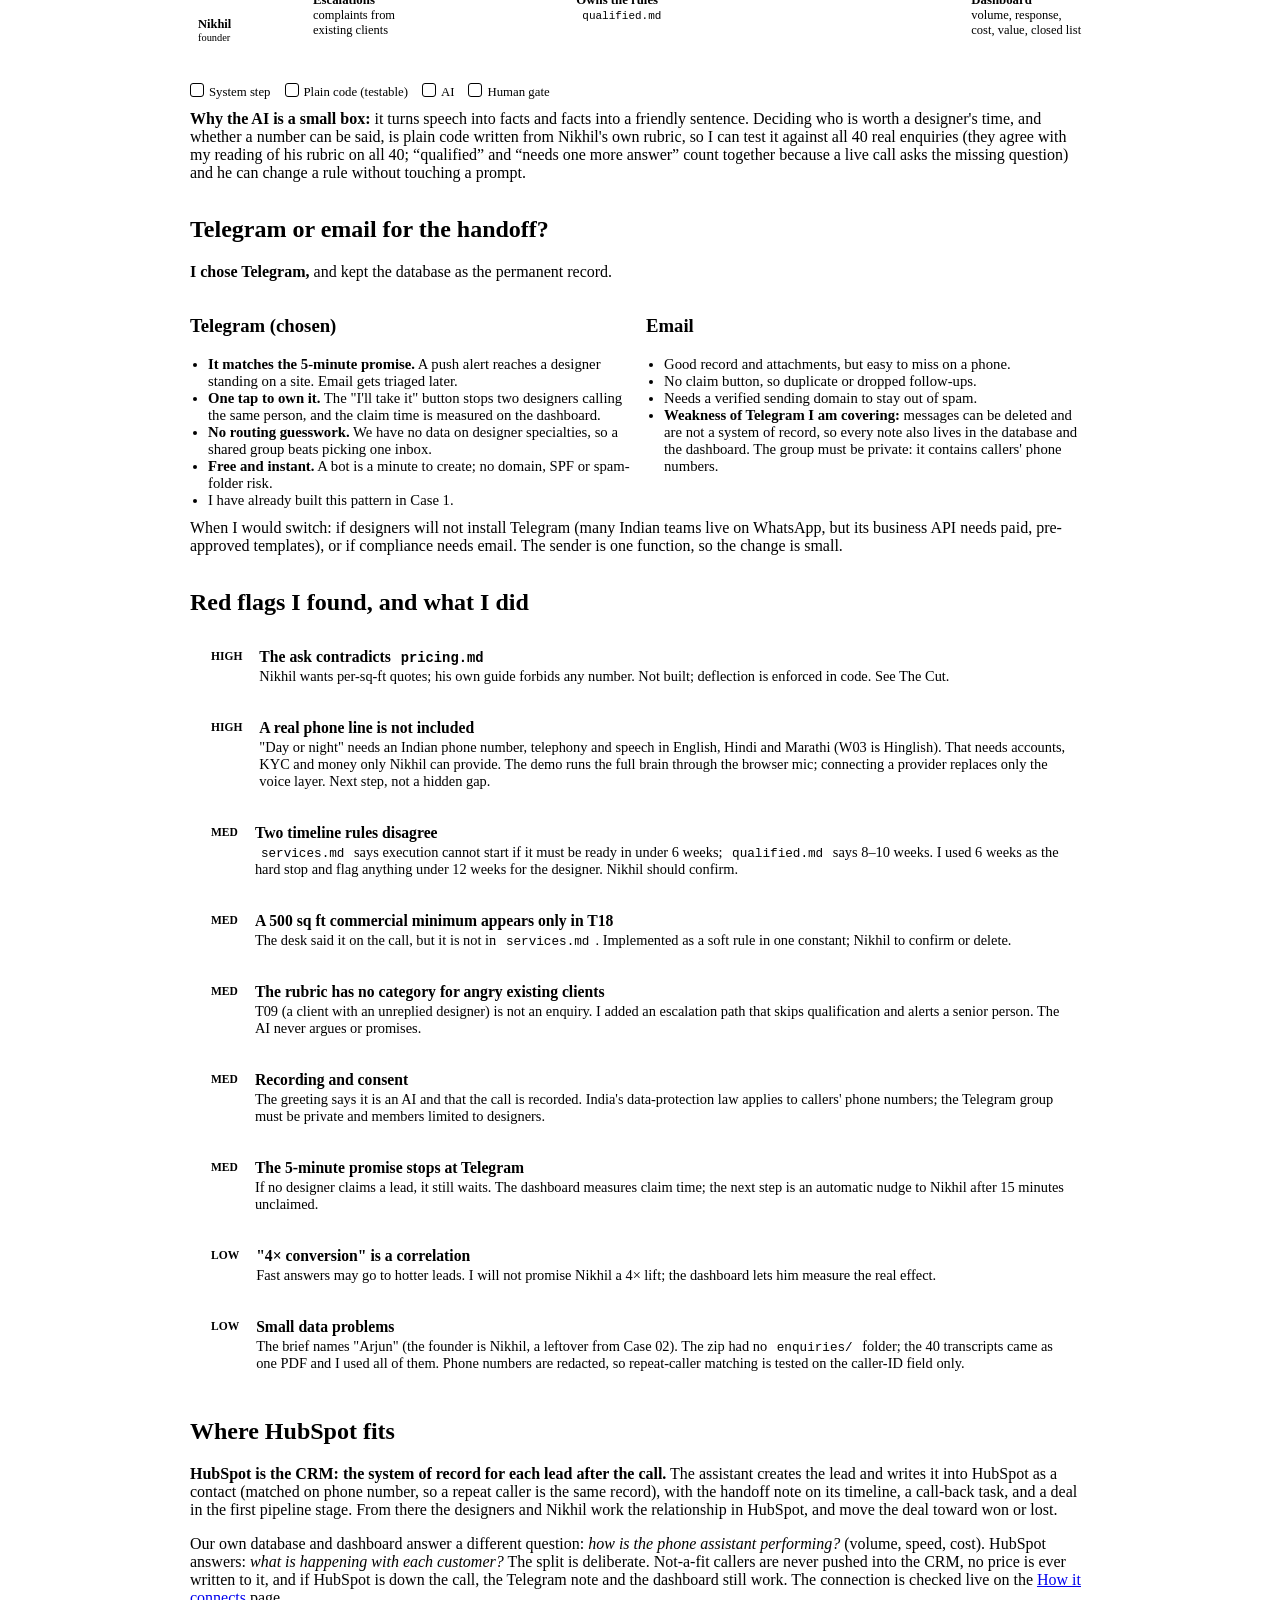
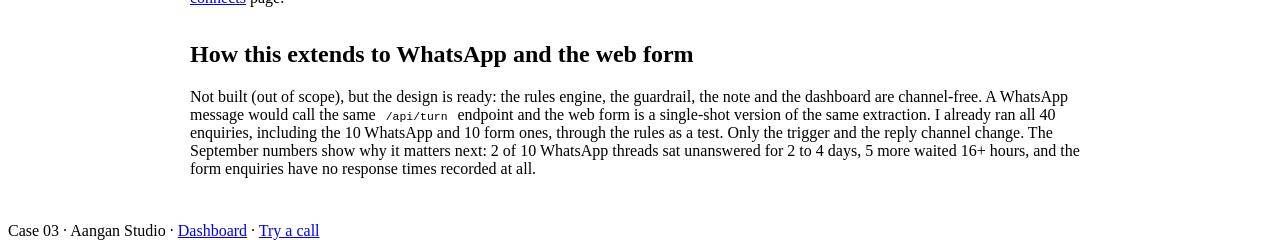
==== commit bd2adfbb: "Brief: language label Co-Authored-By: Claude Sonnet 5.5 <noreply@anthropic.com>" ====
--- a/public/brief.html
+++ b/public/brief.html
@@ -119,7 +119,7 @@
 
       <div class="a">Phone layer<small>demo: browser mic and speaker</small></div>
       <div class="c on"><b><span class="dot"></span>Answers on the first ring</b>greeting says it is an AI and the call is recorded</div>
-      <div class="c on"><b>Speech to text</b>en-IN; Hinglish is next</div>
+      <div class="c on"><b>Speech to text</b>English, Hindi and Marathi</div>
       <div class="c"></div><div class="c"></div><div class="c"></div>
       <div class="c on"><b>Text to speech</b>reads the reply aloud</div>
 
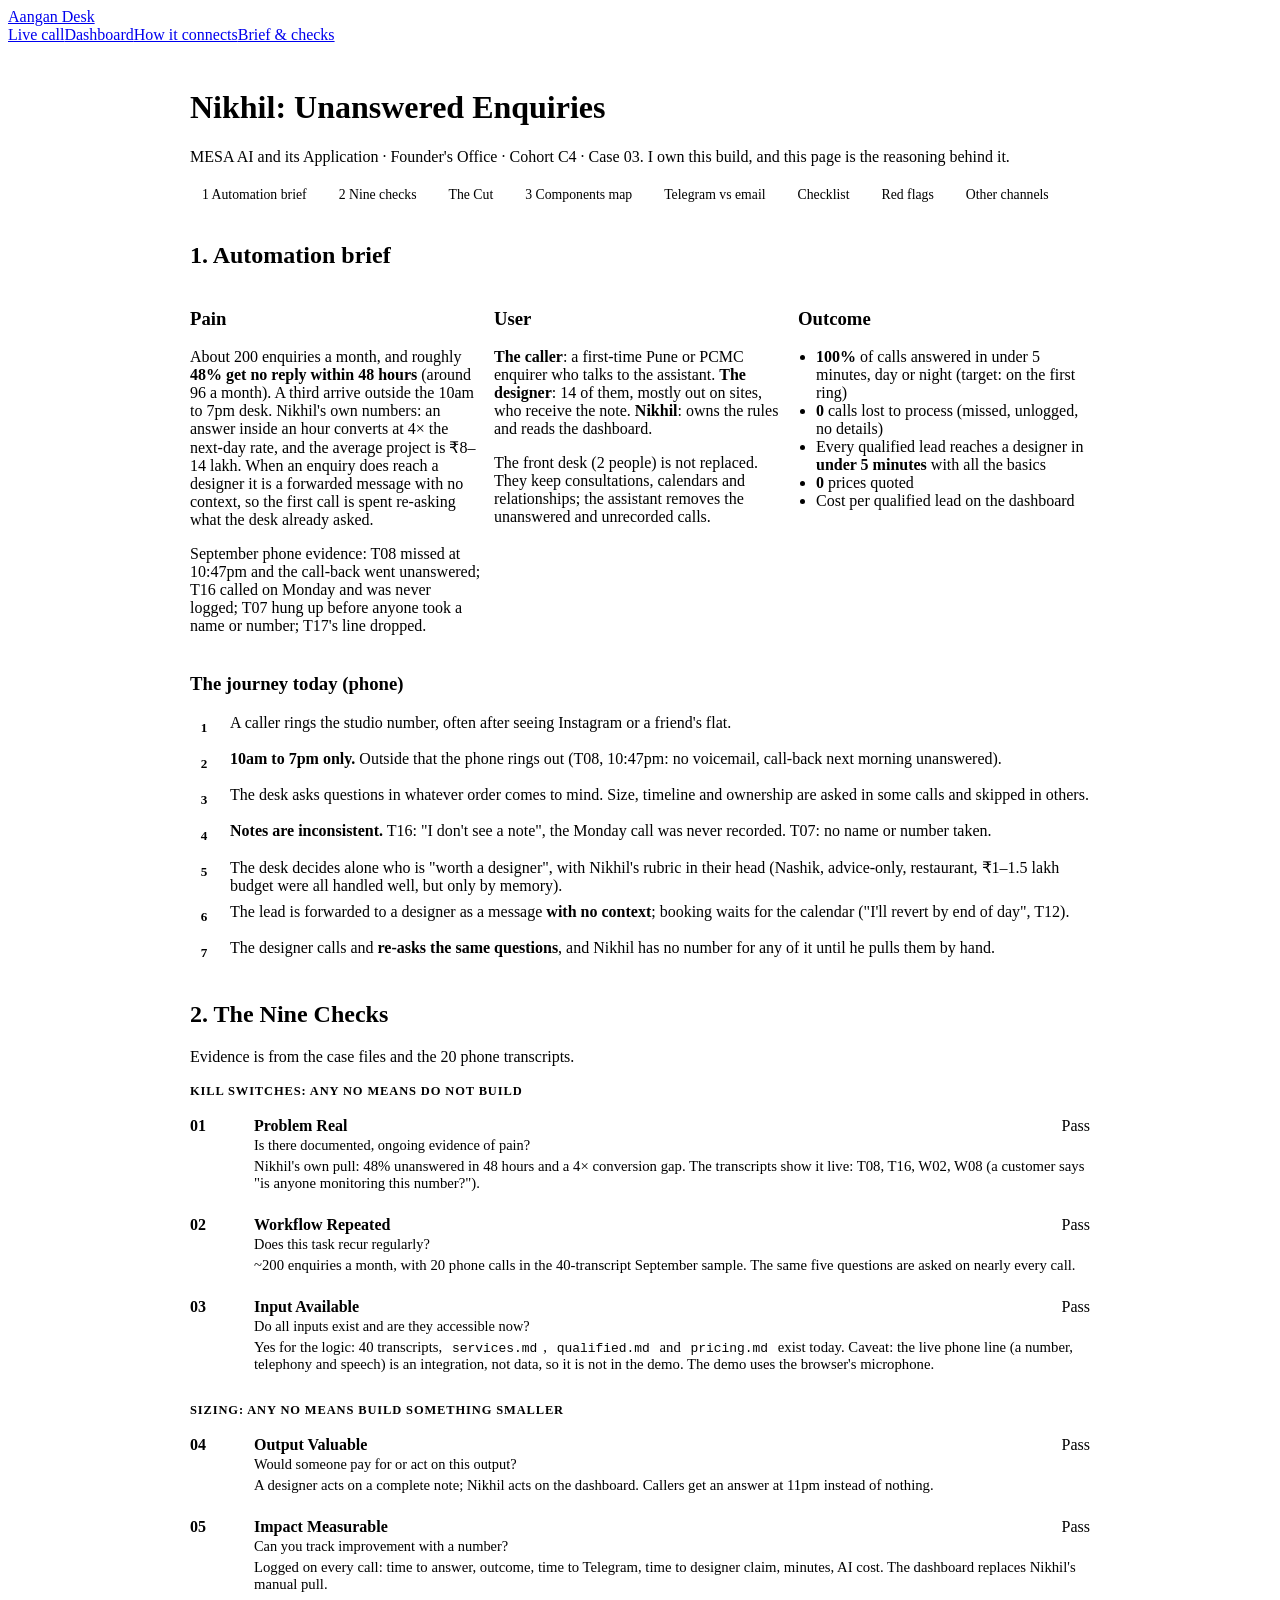
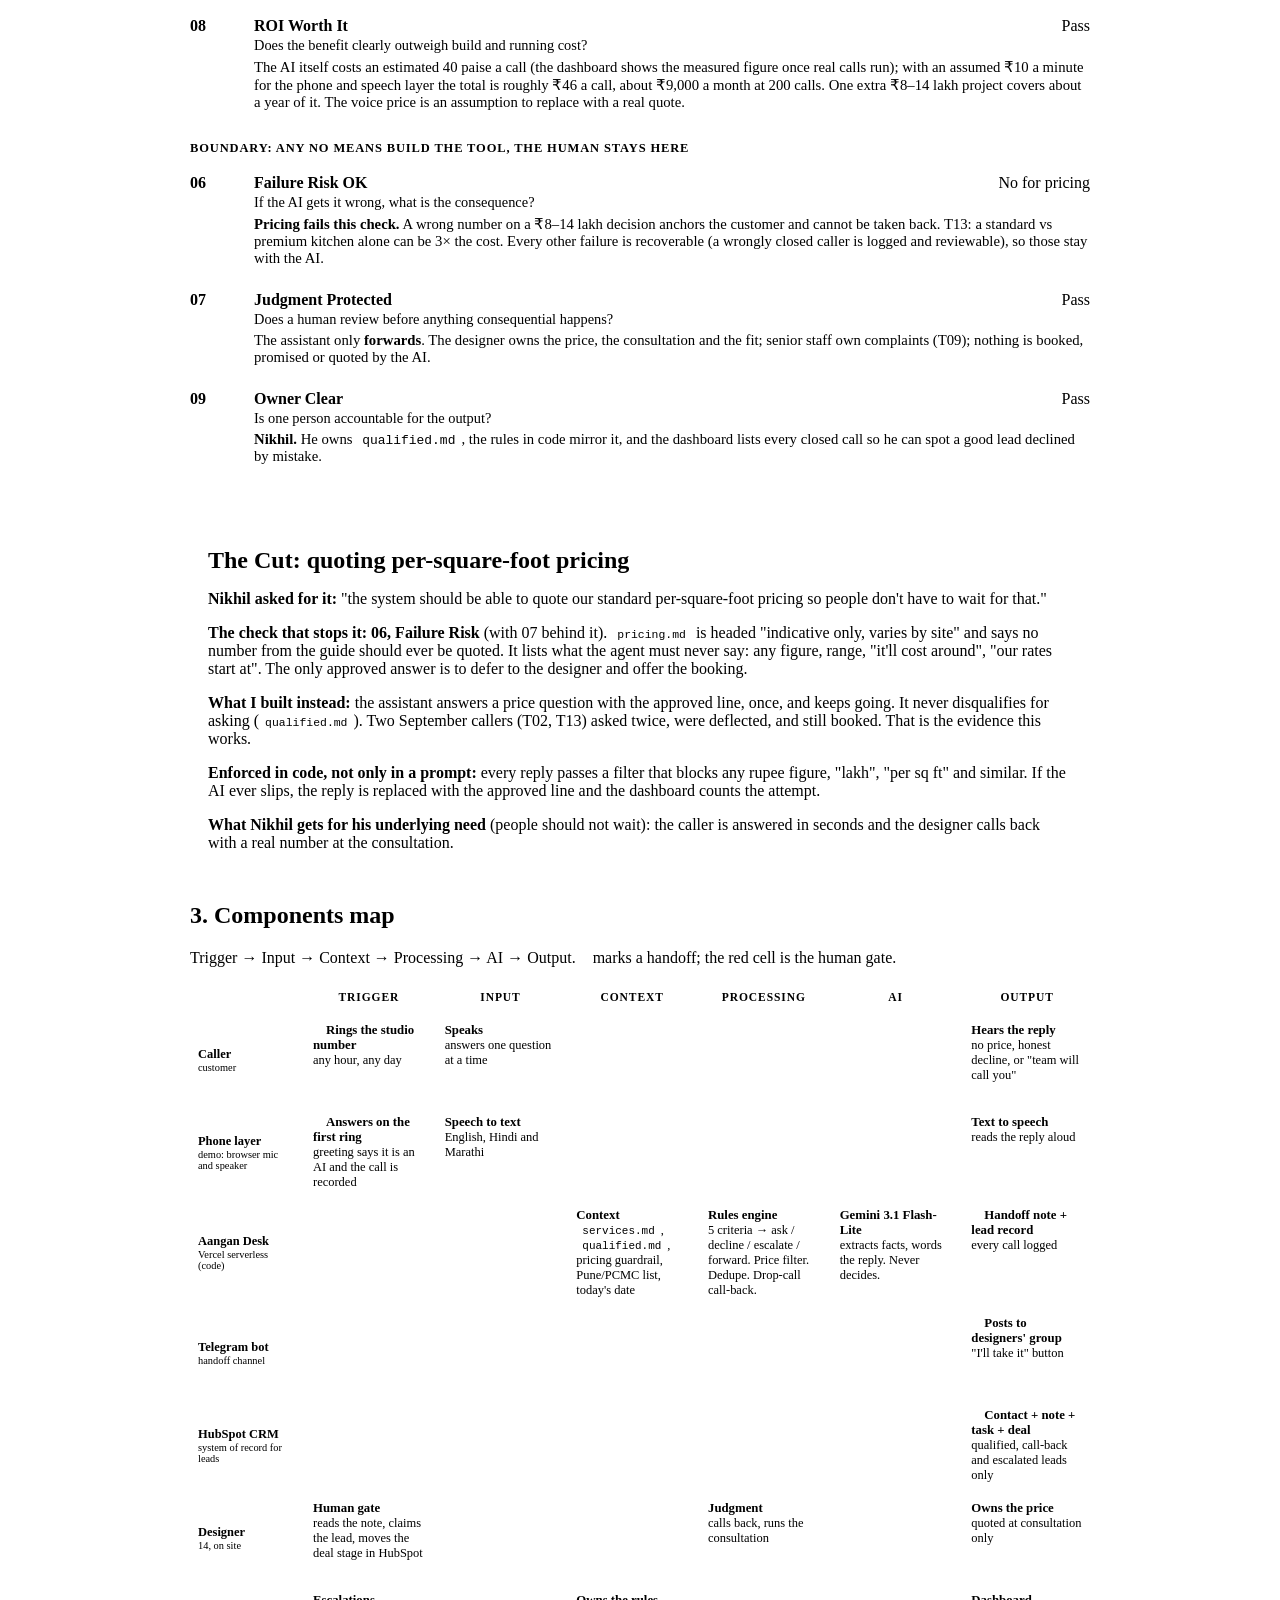
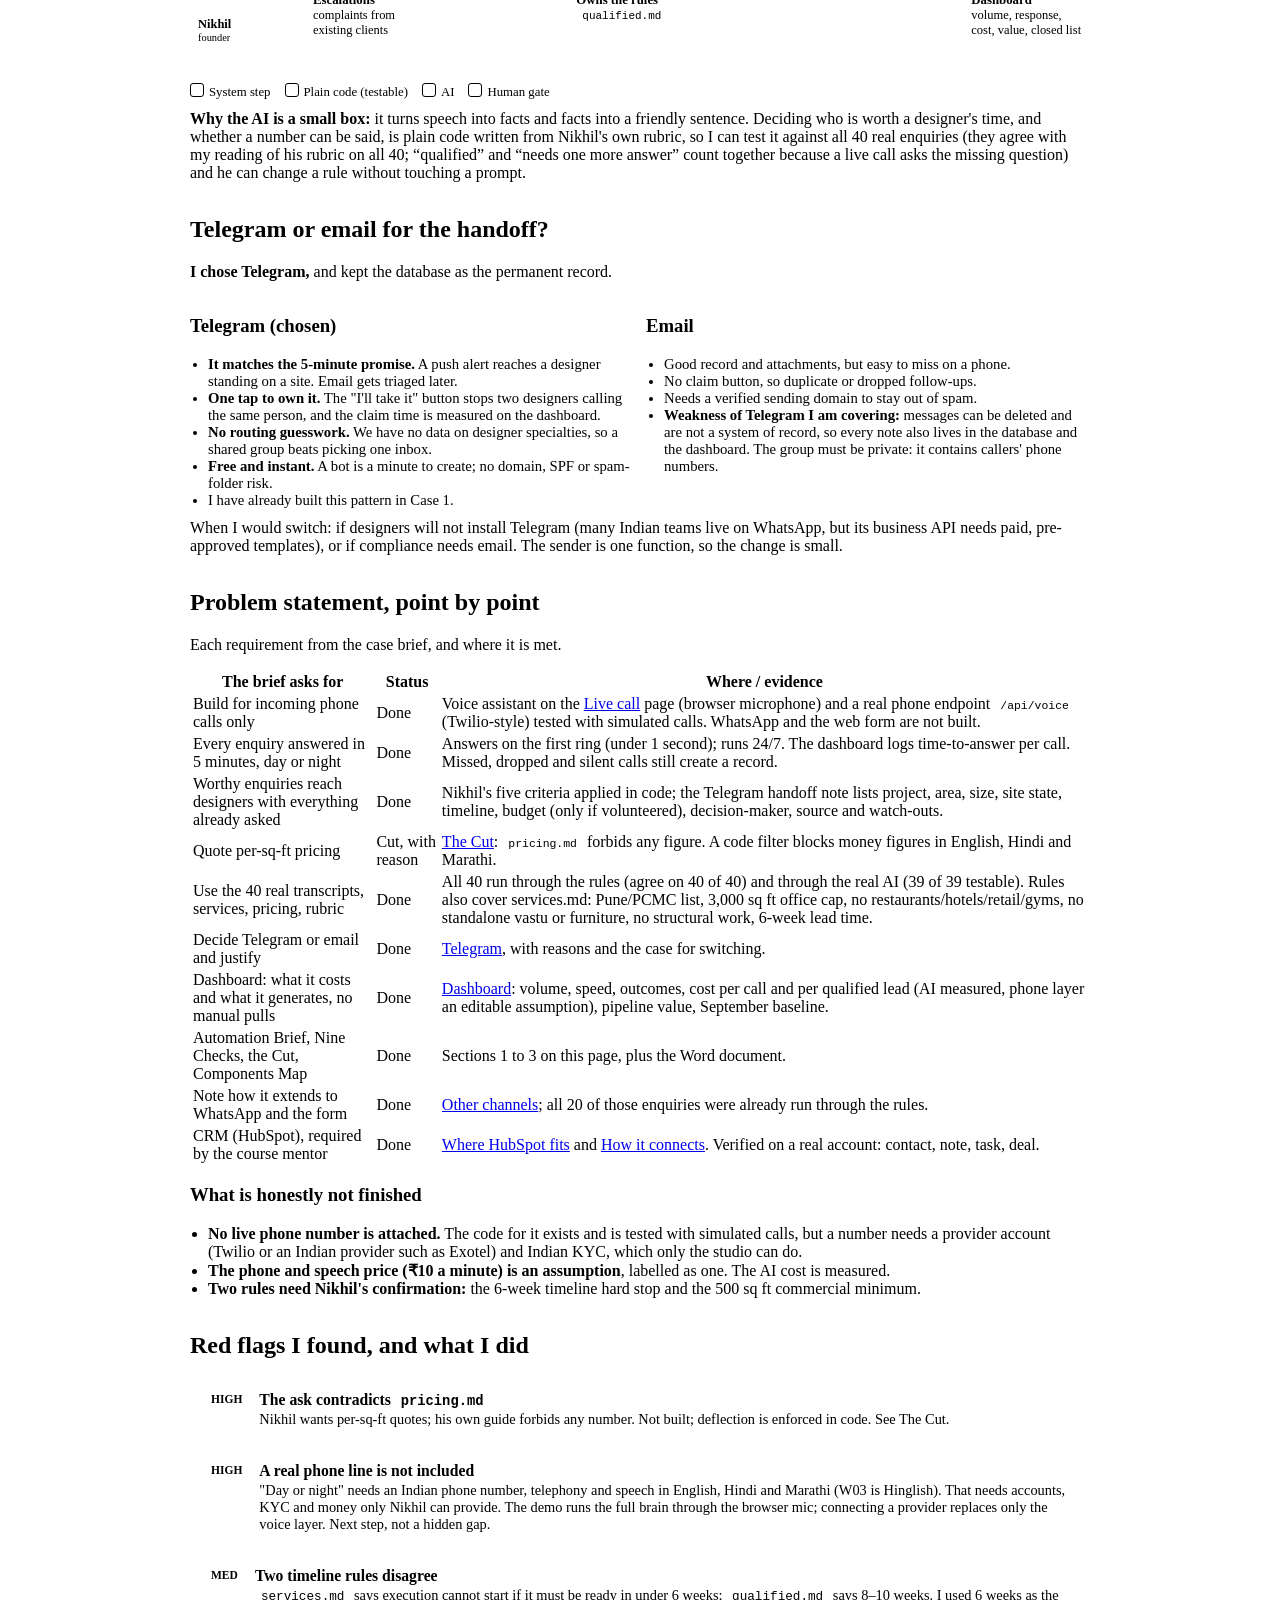
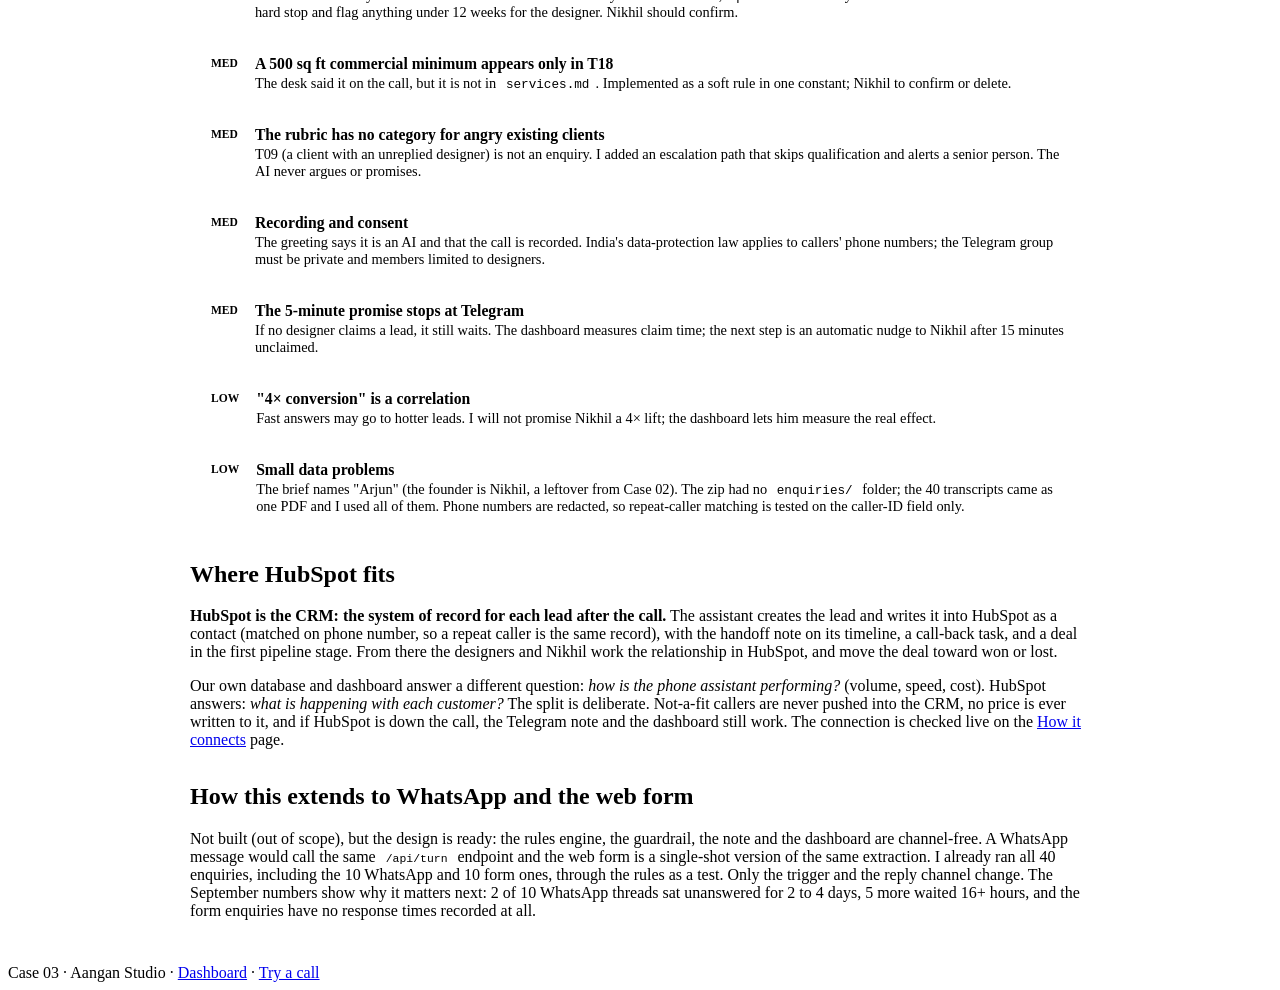
==== commit 20000b5f: "Phone endpoint (Twilio-style), structural/vastu/furniture rules, on-page dashboard unlock, requireme" ====
--- a/public/brief.html
+++ b/public/brief.html
@@ -56,7 +56,7 @@
 <main class="page">
   <h1>Nikhil: Unanswered Enquiries</h1>
   <p class="muted">MESA AI and its Application &middot; Founder's Office &middot; Cohort C4 &middot; Case 03. I own this build, and this page is the reasoning behind it.</p>
-  <div class="toc"><a href="#brief">1 Automation brief</a><a href="#checks">2 Nine checks</a><a href="#cut">The Cut</a><a href="#map">3 Components map</a><a href="#telegram">Telegram vs email</a><a href="#flags">Red flags</a><a href="#extend">Other channels</a></div>
+  <div class="toc"><a href="#brief">1 Automation brief</a><a href="#checks">2 Nine checks</a><a href="#cut">The Cut</a><a href="#map">3 Components map</a><a href="#telegram">Telegram vs email</a><a href="#checklist">Checklist</a><a href="#flags">Red flags</a><a href="#extend">Other channels</a></div>
 
   <section id="brief">
     <h2>1. Automation brief</h2>
@@ -172,6 +172,31 @@
     <p class="small muted" style="margin-top:10px">When I would switch: if designers will not install Telegram (many Indian teams live on WhatsApp, but its business API needs paid, pre-approved templates), or if compliance needs email. The sender is one function, so the change is small.</p>
   </section>
 
+  <section id="checklist">
+    <h2>Problem statement, point by point</h2>
+    <p class="muted">Each requirement from the case brief, and where it is met.</p>
+    <div class="scroll"><table>
+      <thead><tr><th>The brief asks for</th><th>Status</th><th>Where / evidence</th></tr></thead>
+      <tbody>
+      <tr><td>Build for incoming phone calls only</td><td><span class="pill good">Done</span></td><td>Voice assistant on the <a href="/">Live call</a> page (browser microphone) and a real phone endpoint <code>/api/voice</code> (Twilio-style) tested with simulated calls. WhatsApp and the web form are not built.</td></tr>
+      <tr><td>Every enquiry answered in 5 minutes, day or night</td><td><span class="pill good">Done</span></td><td>Answers on the first ring (under 1 second); runs 24/7. The dashboard logs time-to-answer per call. Missed, dropped and silent calls still create a record.</td></tr>
+      <tr><td>Worthy enquiries reach designers with everything already asked</td><td><span class="pill good">Done</span></td><td>Nikhil's five criteria applied in code; the Telegram handoff note lists project, area, size, site state, timeline, budget (only if volunteered), decision-maker, source and watch-outs.</td></tr>
+      <tr><td>Quote per-sq-ft pricing</td><td><span class="pill warn">Cut, with reason</span></td><td><a href="#cut">The Cut</a>: <code>pricing.md</code> forbids any figure. A code filter blocks money figures in English, Hindi and Marathi.</td></tr>
+      <tr><td>Use the 40 real transcripts, services, pricing, rubric</td><td><span class="pill good">Done</span></td><td>All 40 run through the rules (agree on 40 of 40) and through the real AI (39 of 39 testable). Rules also cover services.md: Pune/PCMC list, 3,000 sq ft office cap, no restaurants/hotels/retail/gyms, no standalone vastu or furniture, no structural work, 6-week lead time.</td></tr>
+      <tr><td>Decide Telegram or email and justify</td><td><span class="pill good">Done</span></td><td><a href="#telegram">Telegram</a>, with reasons and the case for switching.</td></tr>
+      <tr><td>Dashboard: what it costs and what it generates, no manual pulls</td><td><span class="pill good">Done</span></td><td><a href="/dashboard">Dashboard</a>: volume, speed, outcomes, cost per call and per qualified lead (AI measured, phone layer an editable assumption), pipeline value, September baseline.</td></tr>
+      <tr><td>Automation Brief, Nine Checks, the Cut, Components Map</td><td><span class="pill good">Done</span></td><td>Sections 1 to 3 on this page, plus the Word document.</td></tr>
+      <tr><td>Note how it extends to WhatsApp and the form</td><td><span class="pill good">Done</span></td><td><a href="#extend">Other channels</a>; all 20 of those enquiries were already run through the rules.</td></tr>
+      <tr><td>CRM (HubSpot), required by the course mentor</td><td><span class="pill good">Done</span></td><td><a href="#crm">Where HubSpot fits</a> and <a href="/connect">How it connects</a>. Verified on a real account: contact, note, task, deal.</td></tr>
+      </tbody></table></div>
+    <h3 style="margin-top:18px">What is honestly not finished</h3>
+    <ul class="small" style="padding-left:18px">
+      <li><b>No live phone number is attached.</b> The code for it exists and is tested with simulated calls, but a number needs a provider account (Twilio or an Indian provider such as Exotel) and Indian KYC, which only the studio can do.</li>
+      <li><b>The phone and speech price (&#8377;10 a minute) is an assumption</b>, labelled as one. The AI cost is measured.</li>
+      <li><b>Two rules need Nikhil's confirmation:</b> the 6-week timeline hard stop and the 500 sq ft commercial minimum.</li>
+    </ul>
+  </section>
+
   <section id="flags">
     <h2>Red flags I found, and what I did</h2>
     <div class="flags">
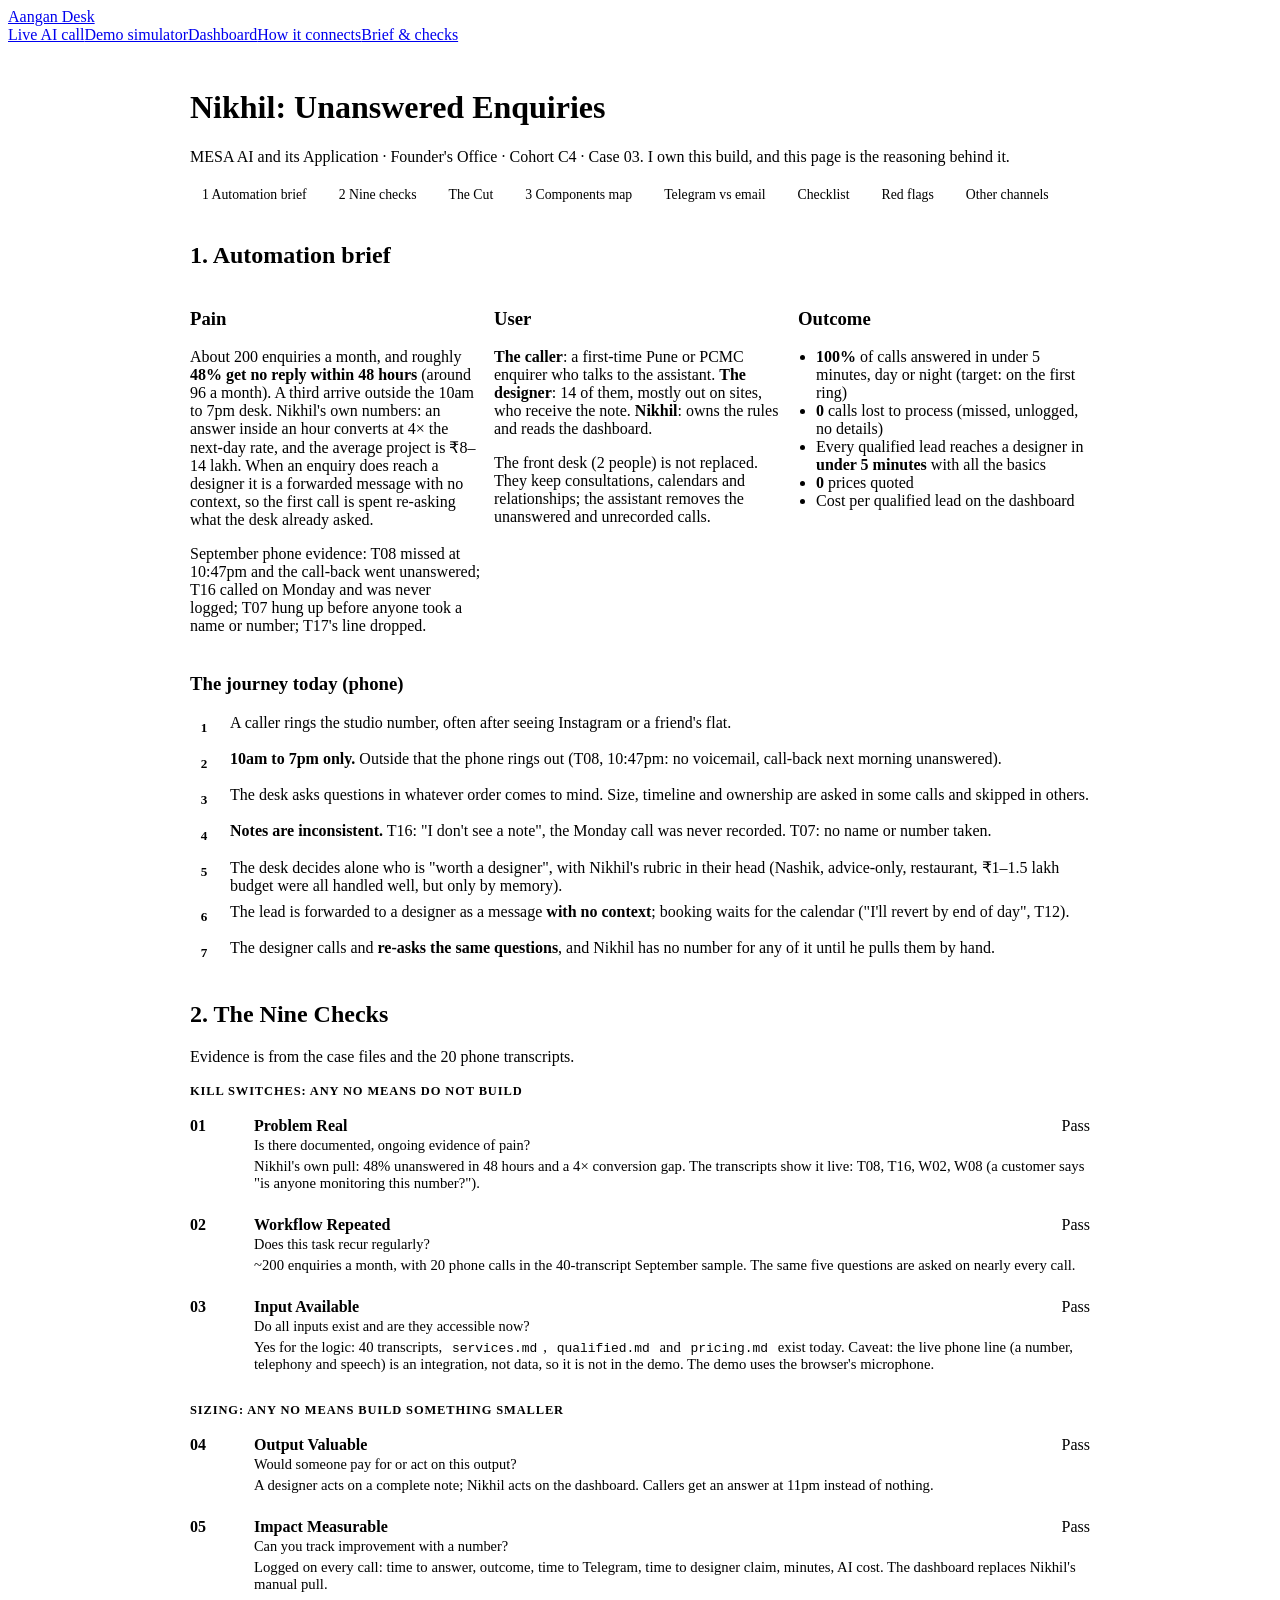
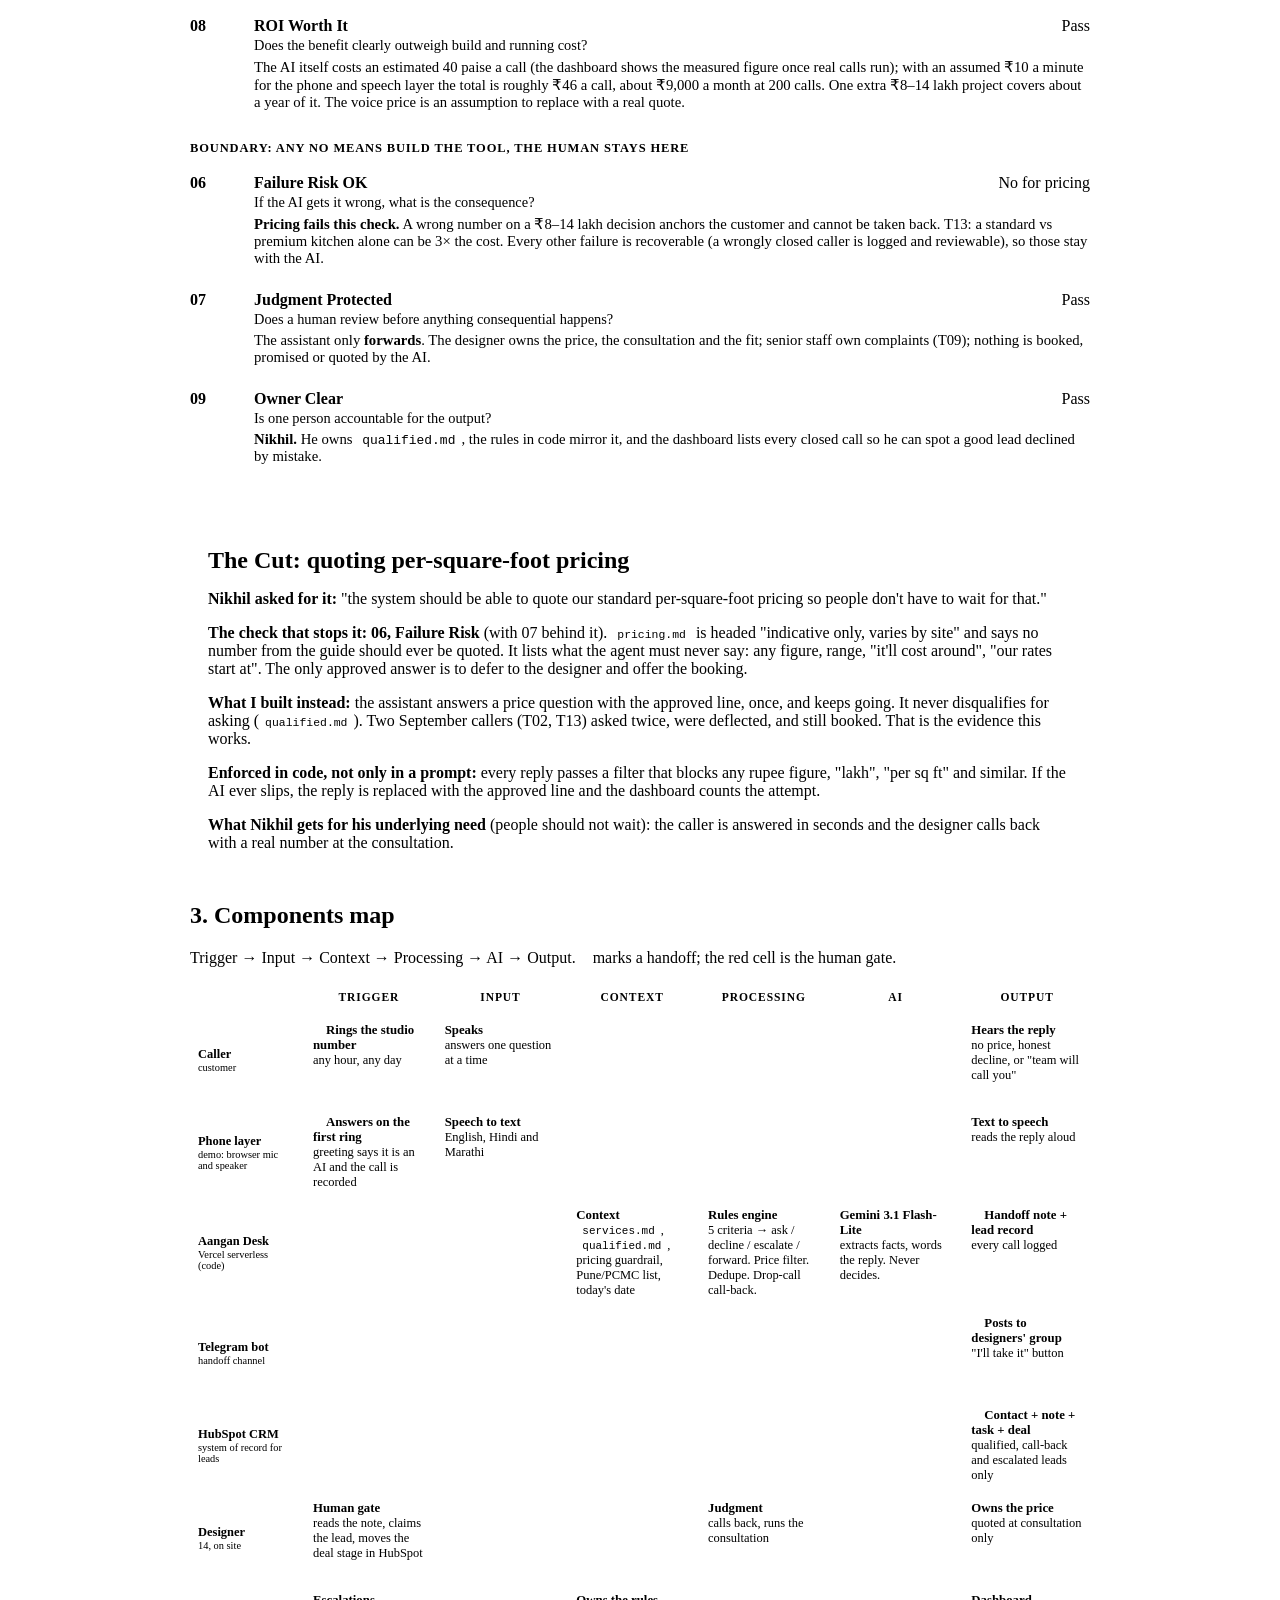
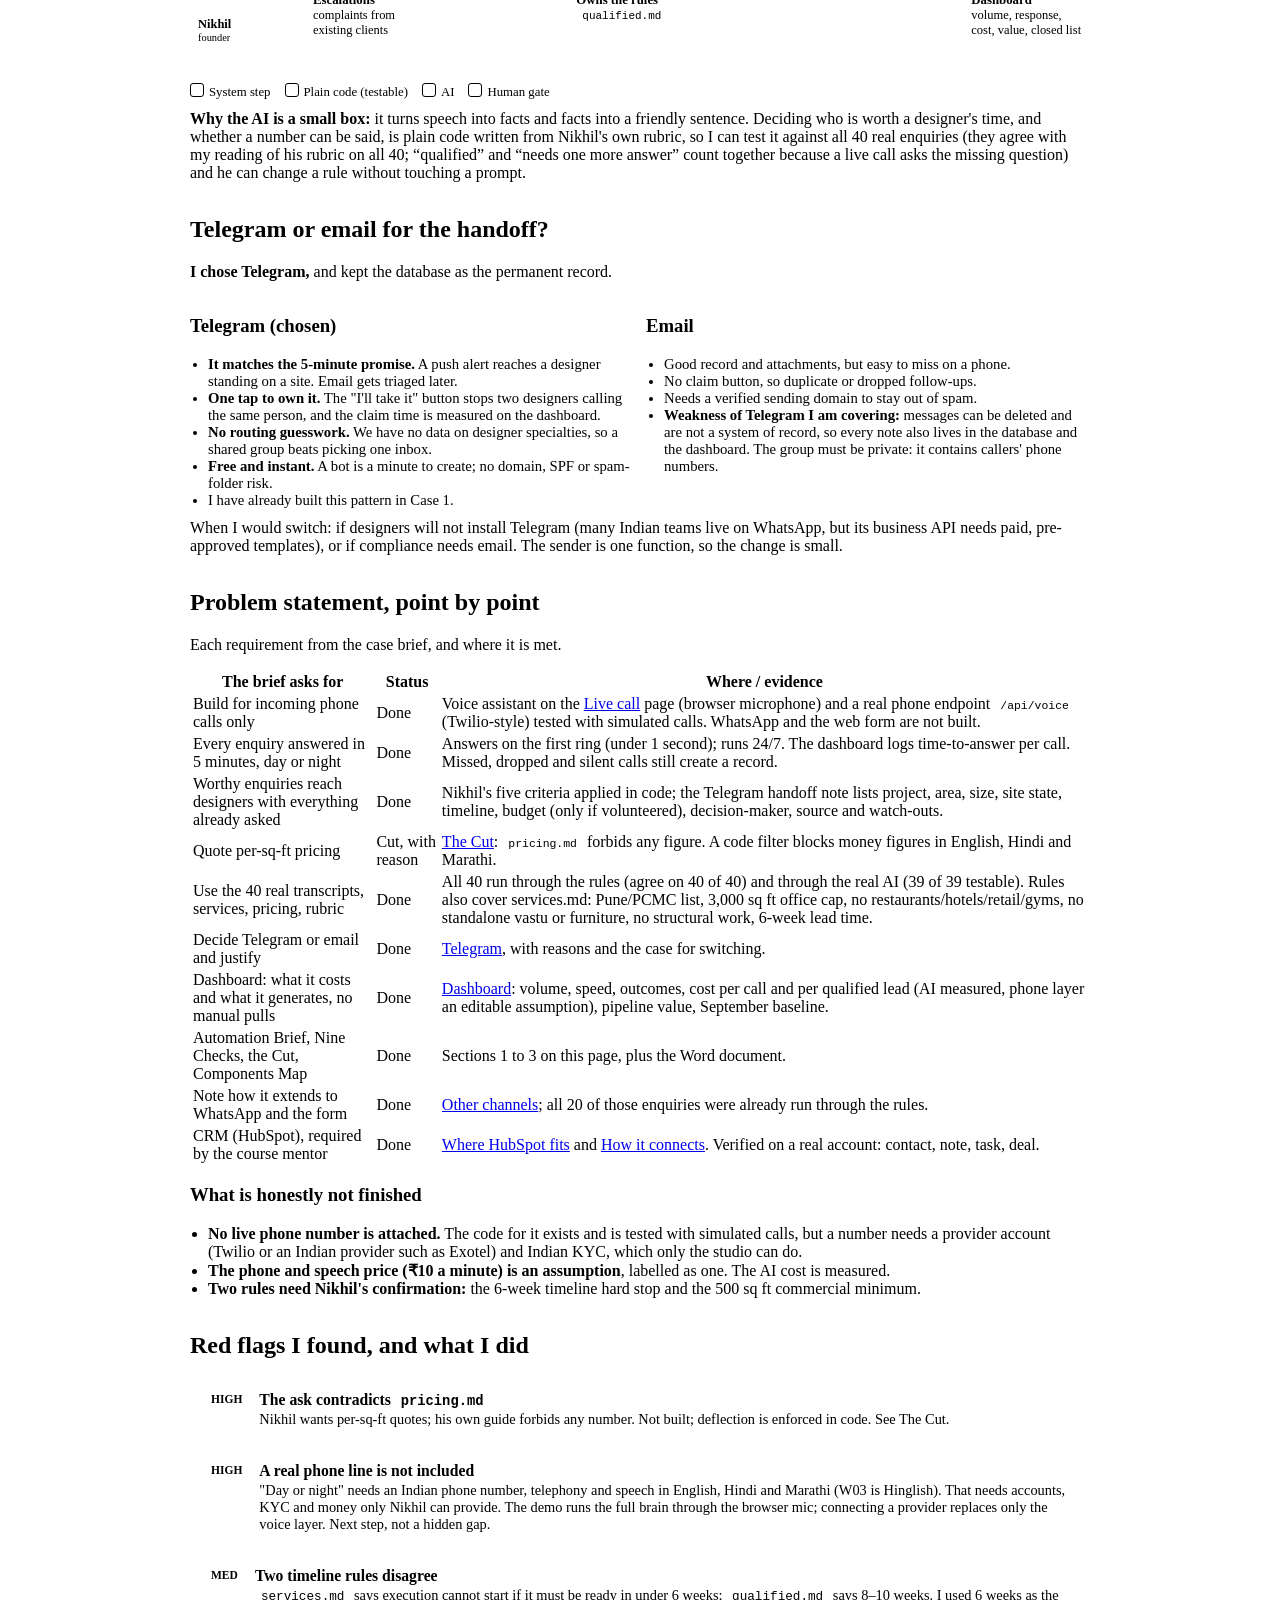
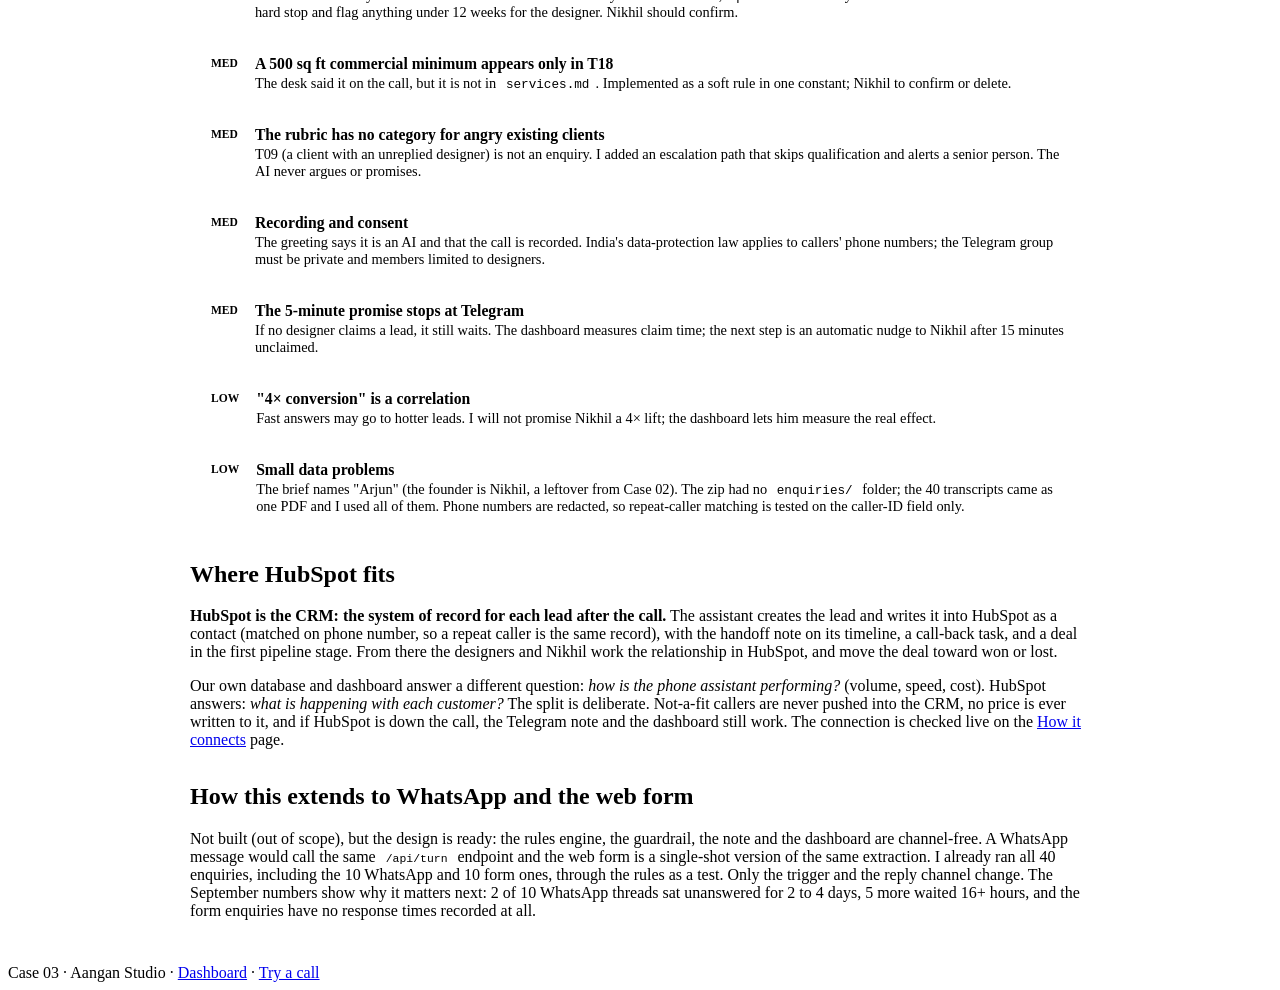
==== commit 27ee81d8: "Live WebRTC calls with the Vaani agent, phone dial-out, real-call dashboard with takeaways and decis" ====
--- a/public/brief.html
+++ b/public/brief.html
@@ -50,7 +50,7 @@
 <body>
 <header class="top"><div class="wrap">
   <a class="brand" href="/"><i></i>Aangan Desk</a>
-  <nav aria-label="Main"><a href="/">Live call</a><a href="/dashboard">Dashboard</a><a href="/connect">How it connects</a><a href="/brief" aria-current="page">Brief &amp; checks</a></nav>
+  <nav aria-label="Main"><a href="/live">Live AI call</a><a href="/">Demo simulator</a><a href="/dashboard">Dashboard</a><a href="/connect">How it connects</a><a href="/brief" aria-current="page">Brief &amp; checks</a></nav>
 </div></header>
 
 <main class="page">
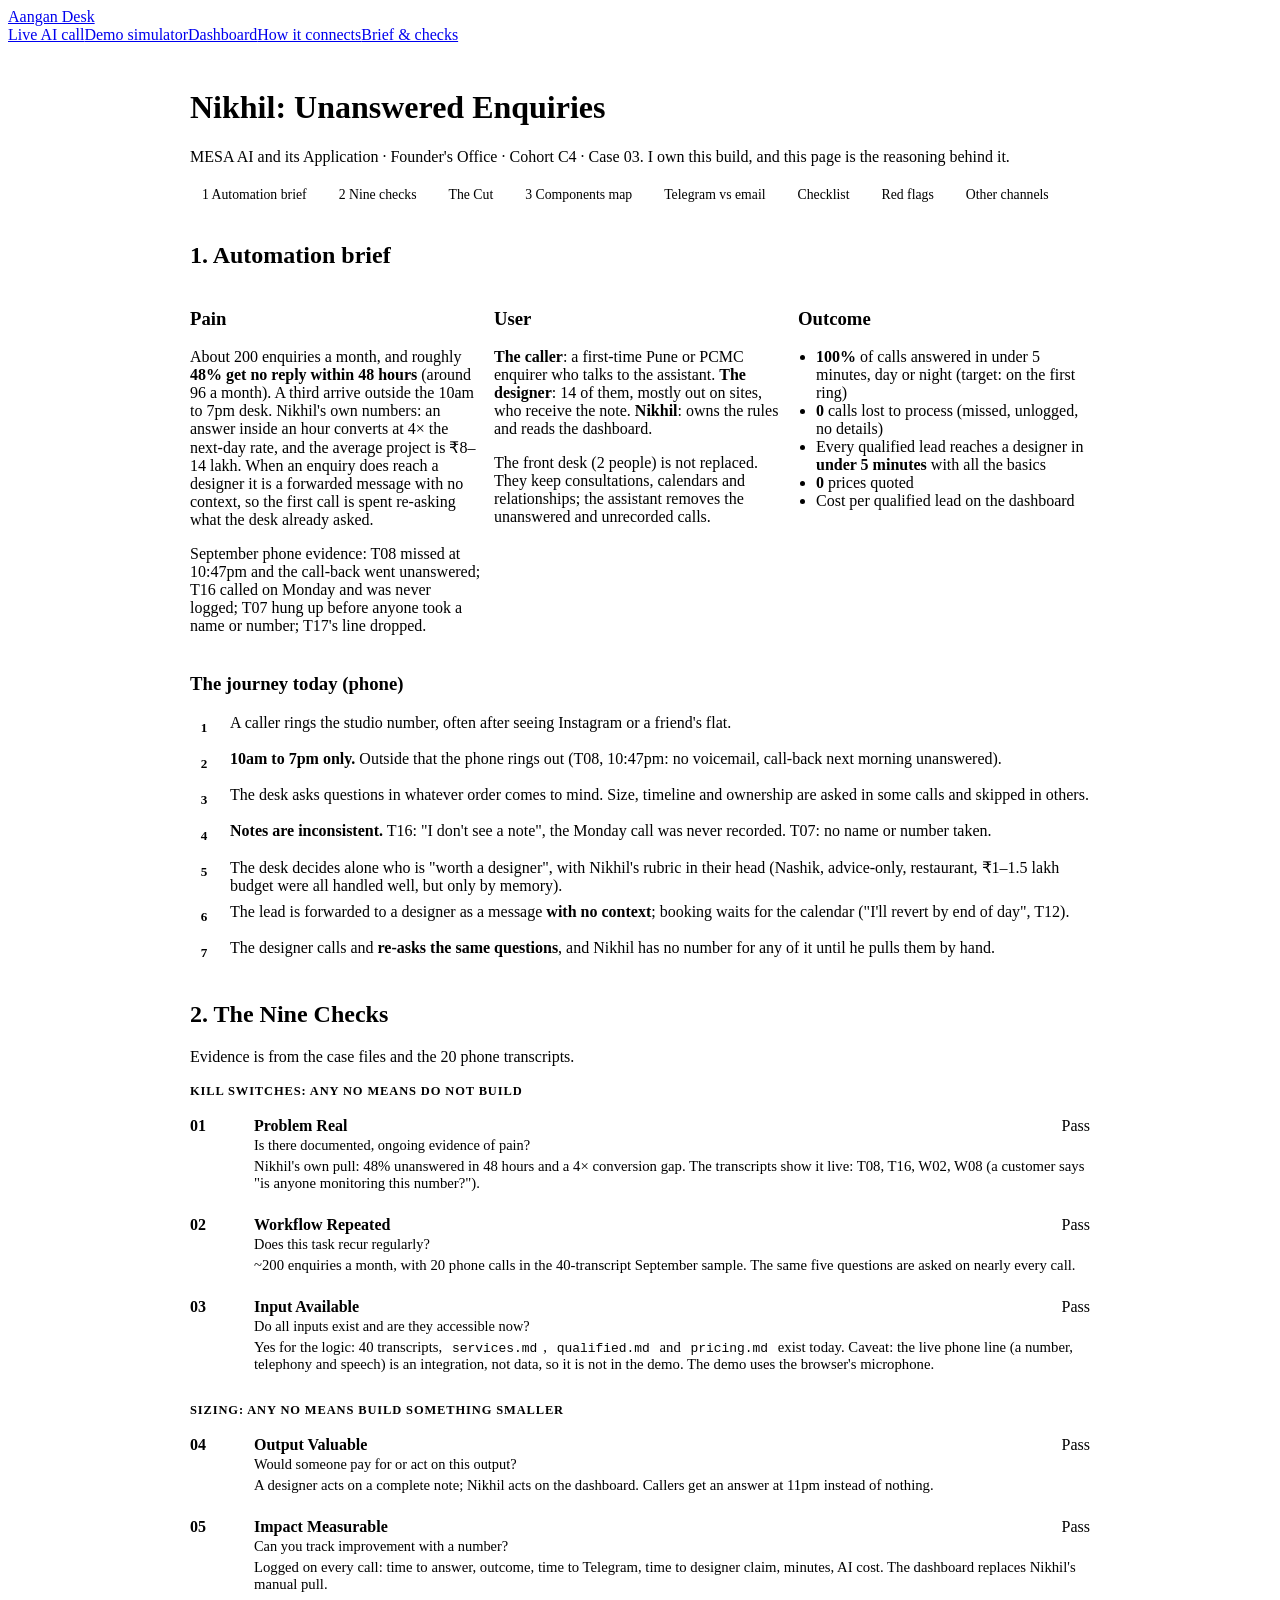
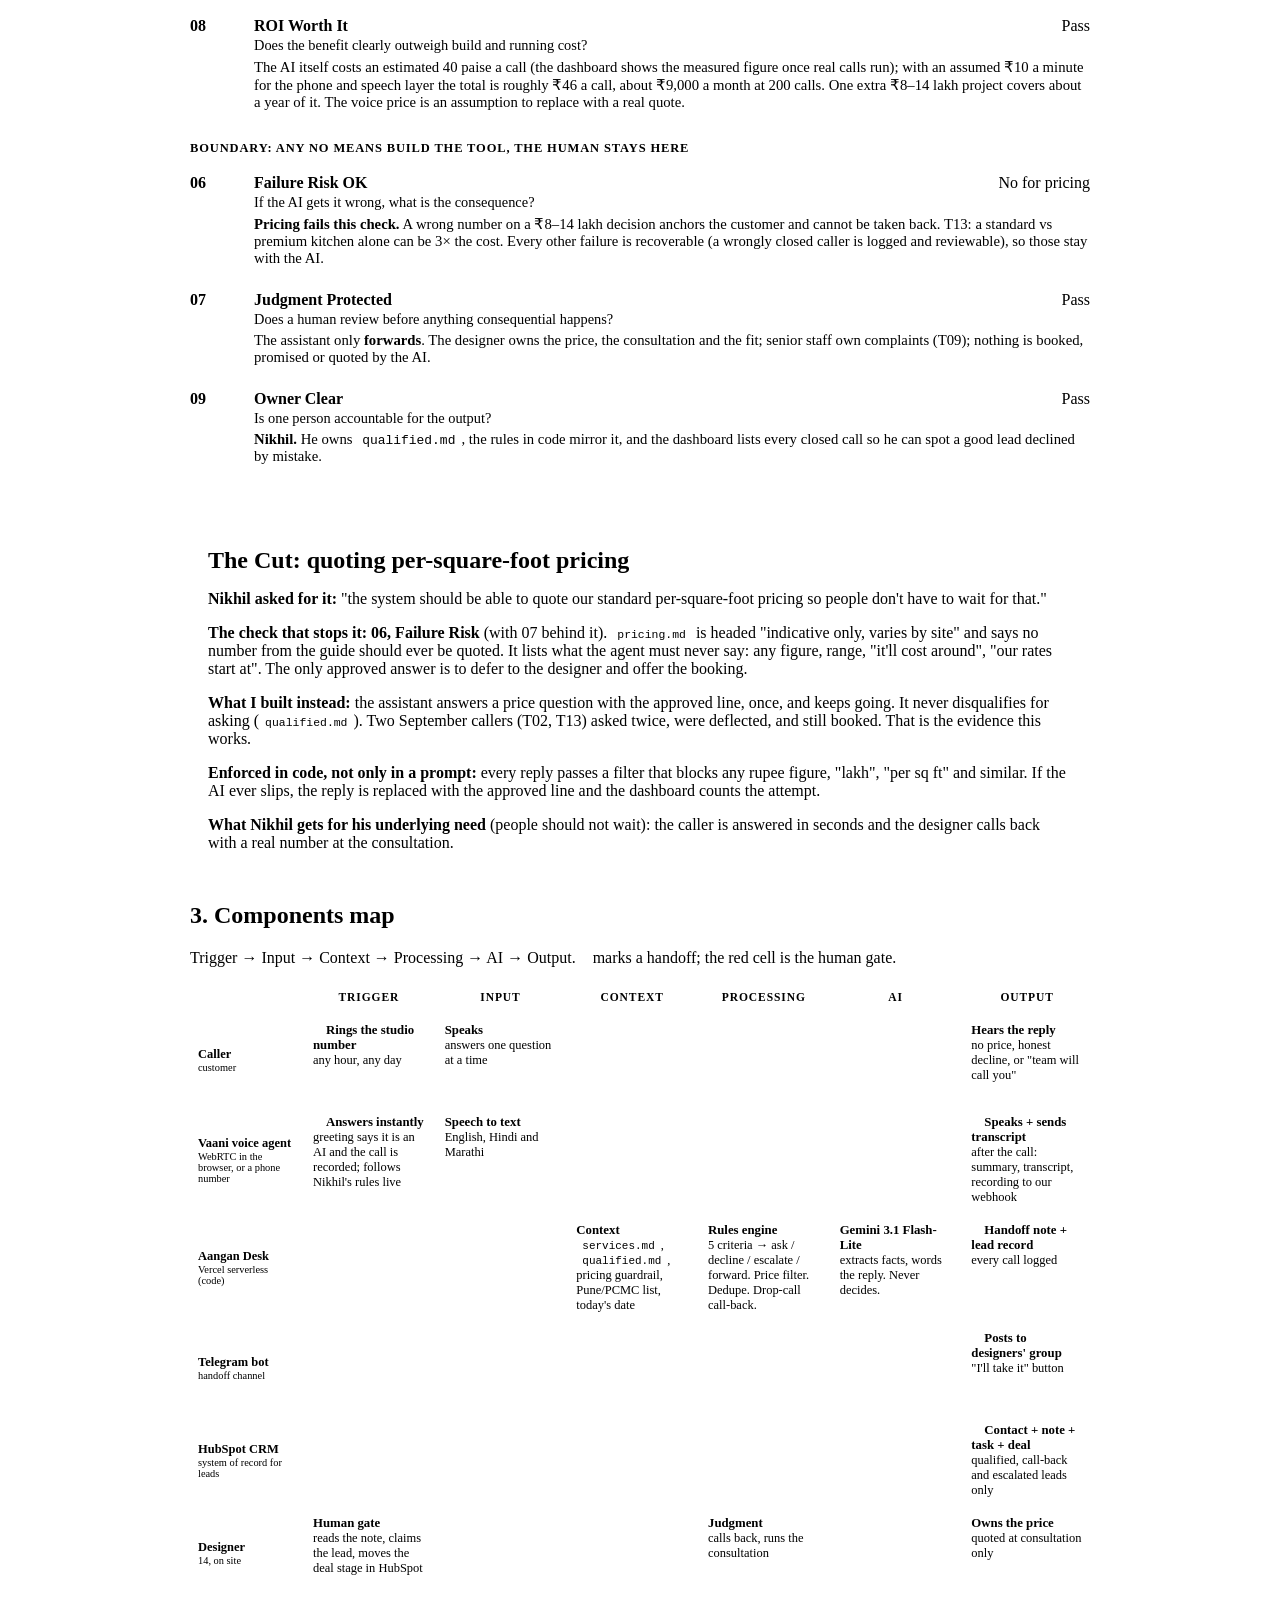
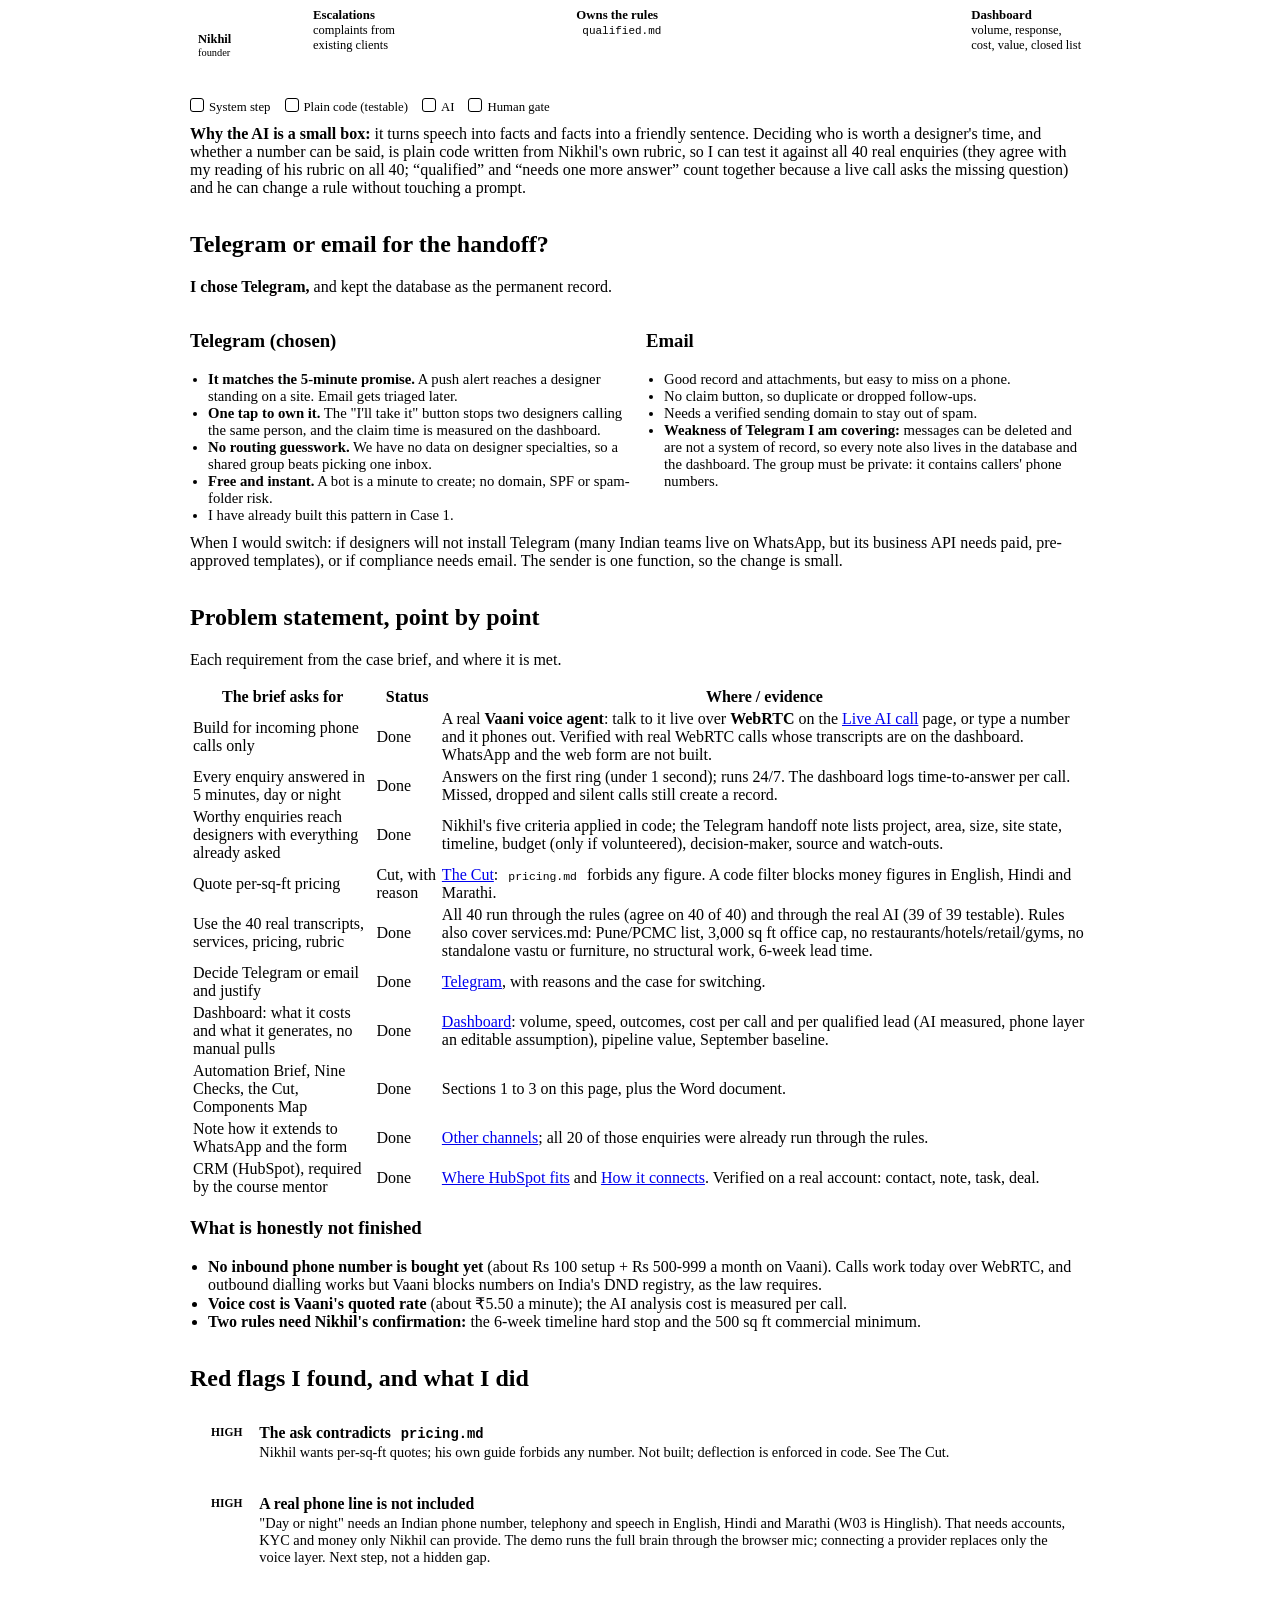
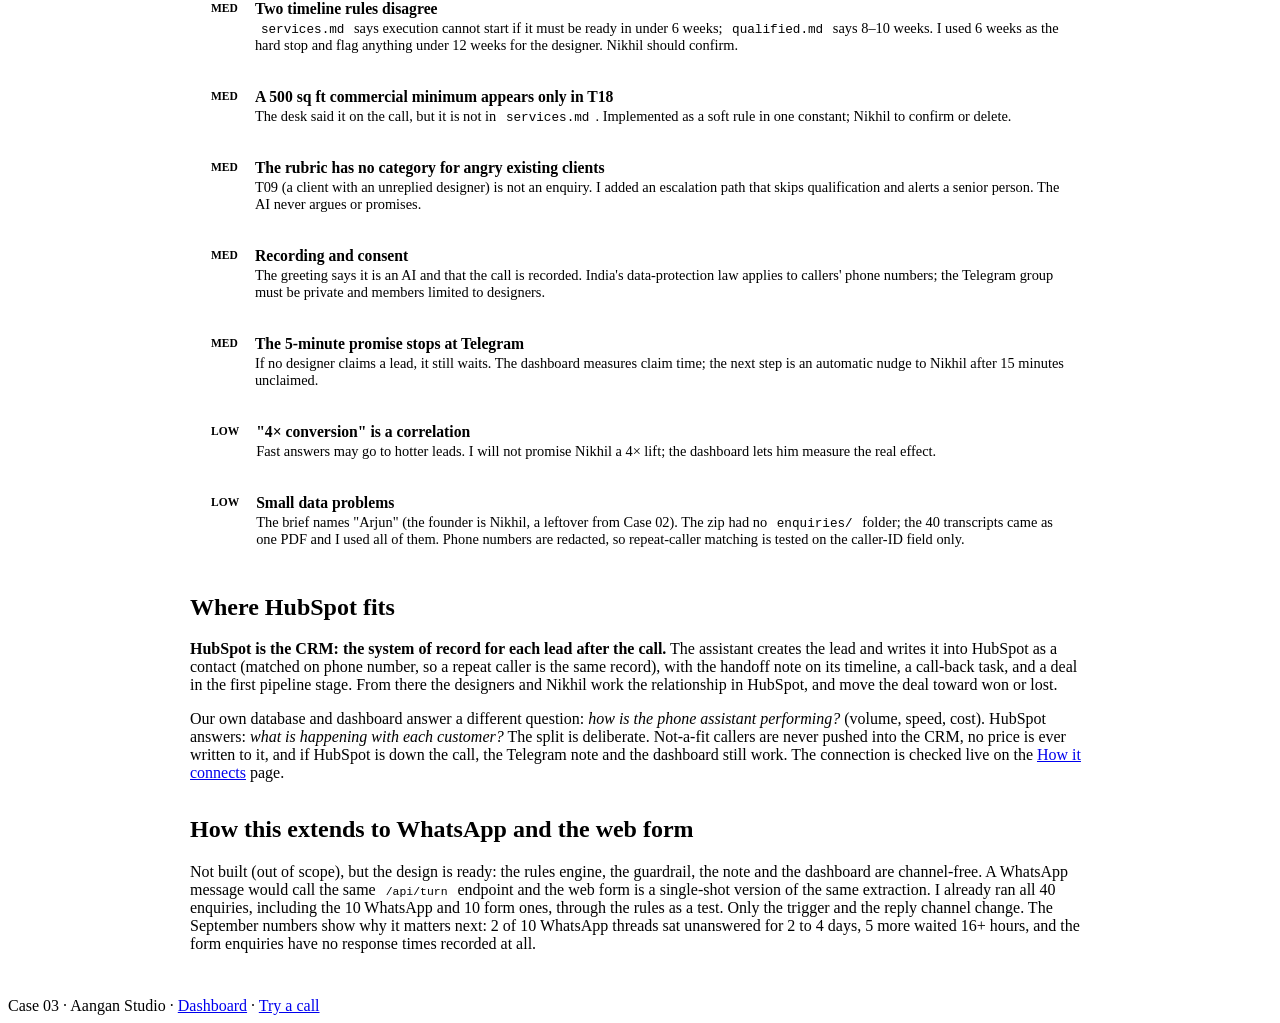
==== commit 93a6bd9e: "Brief and guides: Vaani WebRTC agent and real calls Co-Authored-By: Claude Opus 5.5 <noreply@anthrop" ====
--- a/public/brief.html
+++ b/public/brief.html
@@ -117,11 +117,11 @@
       <div class="c"></div><div class="c"></div><div class="c"></div>
       <div class="c on"><b>Hears the reply</b>no price, honest decline, or "team will call you"</div>
 
-      <div class="a">Phone layer<small>demo: browser mic and speaker</small></div>
-      <div class="c on"><b><span class="dot"></span>Answers on the first ring</b>greeting says it is an AI and the call is recorded</div>
+      <div class="a">Vaani voice agent<small>WebRTC in the browser, or a phone number</small></div>
+      <div class="c on"><b><span class="dot"></span>Answers instantly</b>greeting says it is an AI and the call is recorded; follows Nikhil's rules live</div>
       <div class="c on"><b>Speech to text</b>English, Hindi and Marathi</div>
       <div class="c"></div><div class="c"></div><div class="c"></div>
-      <div class="c on"><b>Text to speech</b>reads the reply aloud</div>
+      <div class="c on"><b><span class="dot"></span>Speaks + sends transcript</b>after the call: summary, transcript, recording to our webhook</div>
 
       <div class="a">Aangan Desk<small>Vercel serverless (code)</small></div>
       <div class="c"></div><div class="c"></div>
@@ -178,7 +178,7 @@
     <div class="scroll"><table>
       <thead><tr><th>The brief asks for</th><th>Status</th><th>Where / evidence</th></tr></thead>
       <tbody>
-      <tr><td>Build for incoming phone calls only</td><td><span class="pill good">Done</span></td><td>Voice assistant on the <a href="/">Live call</a> page (browser microphone) and a real phone endpoint <code>/api/voice</code> (Twilio-style) tested with simulated calls. WhatsApp and the web form are not built.</td></tr>
+      <tr><td>Build for incoming phone calls only</td><td><span class="pill good">Done</span></td><td>A real <b>Vaani voice agent</b>: talk to it live over <b>WebRTC</b> on the <a href="/live">Live AI call</a> page, or type a number and it phones out. Verified with real WebRTC calls whose transcripts are on the dashboard. WhatsApp and the web form are not built.</td></tr>
       <tr><td>Every enquiry answered in 5 minutes, day or night</td><td><span class="pill good">Done</span></td><td>Answers on the first ring (under 1 second); runs 24/7. The dashboard logs time-to-answer per call. Missed, dropped and silent calls still create a record.</td></tr>
       <tr><td>Worthy enquiries reach designers with everything already asked</td><td><span class="pill good">Done</span></td><td>Nikhil's five criteria applied in code; the Telegram handoff note lists project, area, size, site state, timeline, budget (only if volunteered), decision-maker, source and watch-outs.</td></tr>
       <tr><td>Quote per-sq-ft pricing</td><td><span class="pill warn">Cut, with reason</span></td><td><a href="#cut">The Cut</a>: <code>pricing.md</code> forbids any figure. A code filter blocks money figures in English, Hindi and Marathi.</td></tr>
@@ -191,8 +191,8 @@
       </tbody></table></div>
     <h3 style="margin-top:18px">What is honestly not finished</h3>
     <ul class="small" style="padding-left:18px">
-      <li><b>No live phone number is attached.</b> The code for it exists and is tested with simulated calls, but a number needs a provider account (Twilio or an Indian provider such as Exotel) and Indian KYC, which only the studio can do.</li>
-      <li><b>The phone and speech price (&#8377;10 a minute) is an assumption</b>, labelled as one. The AI cost is measured.</li>
+      <li><b>No inbound phone number is bought yet</b> (about Rs 100 setup + Rs 500-999 a month on Vaani). Calls work today over WebRTC, and outbound dialling works but Vaani blocks numbers on India's DND registry, as the law requires.</li>
+      <li><b>Voice cost is Vaani's quoted rate</b> (about &#8377;5.50 a minute); the AI analysis cost is measured per call.</li>
       <li><b>Two rules need Nikhil's confirmation:</b> the 6-week timeline hard stop and the 500 sq ft commercial minimum.</li>
     </ul>
   </section>
